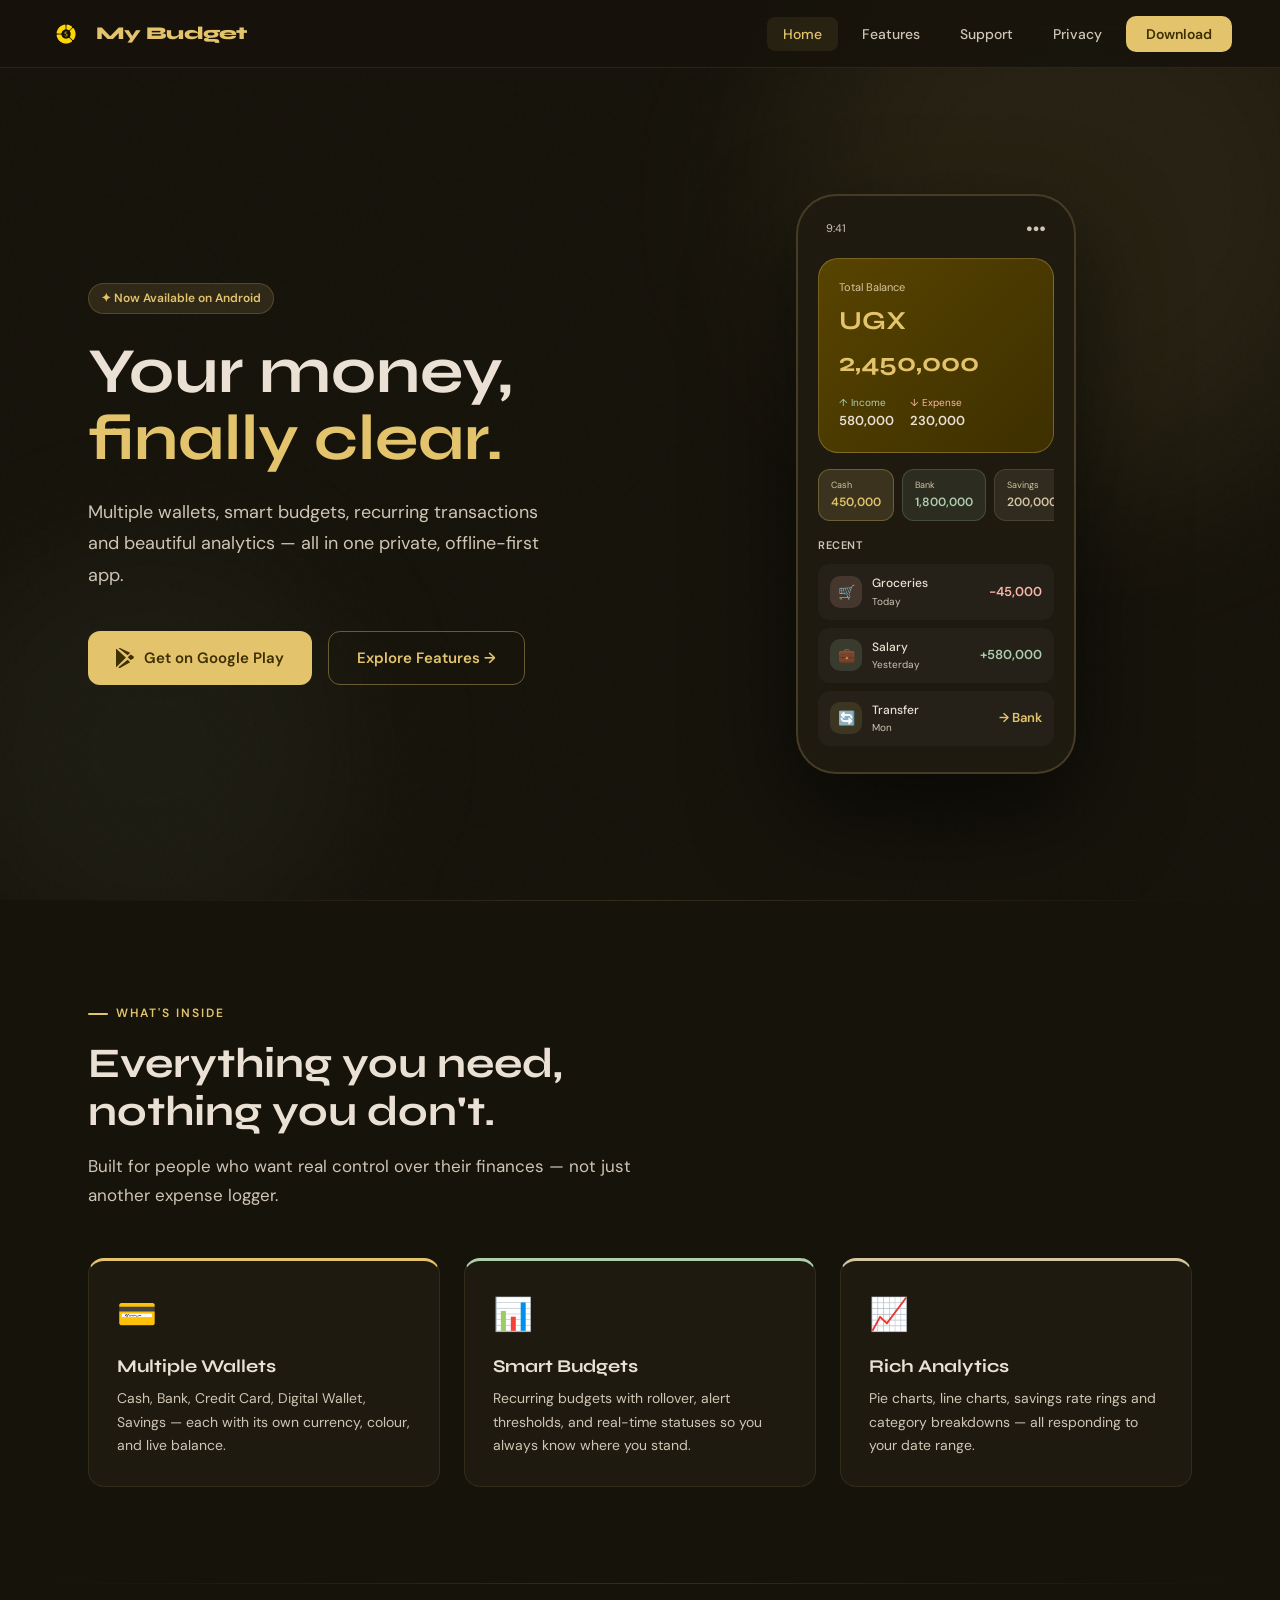
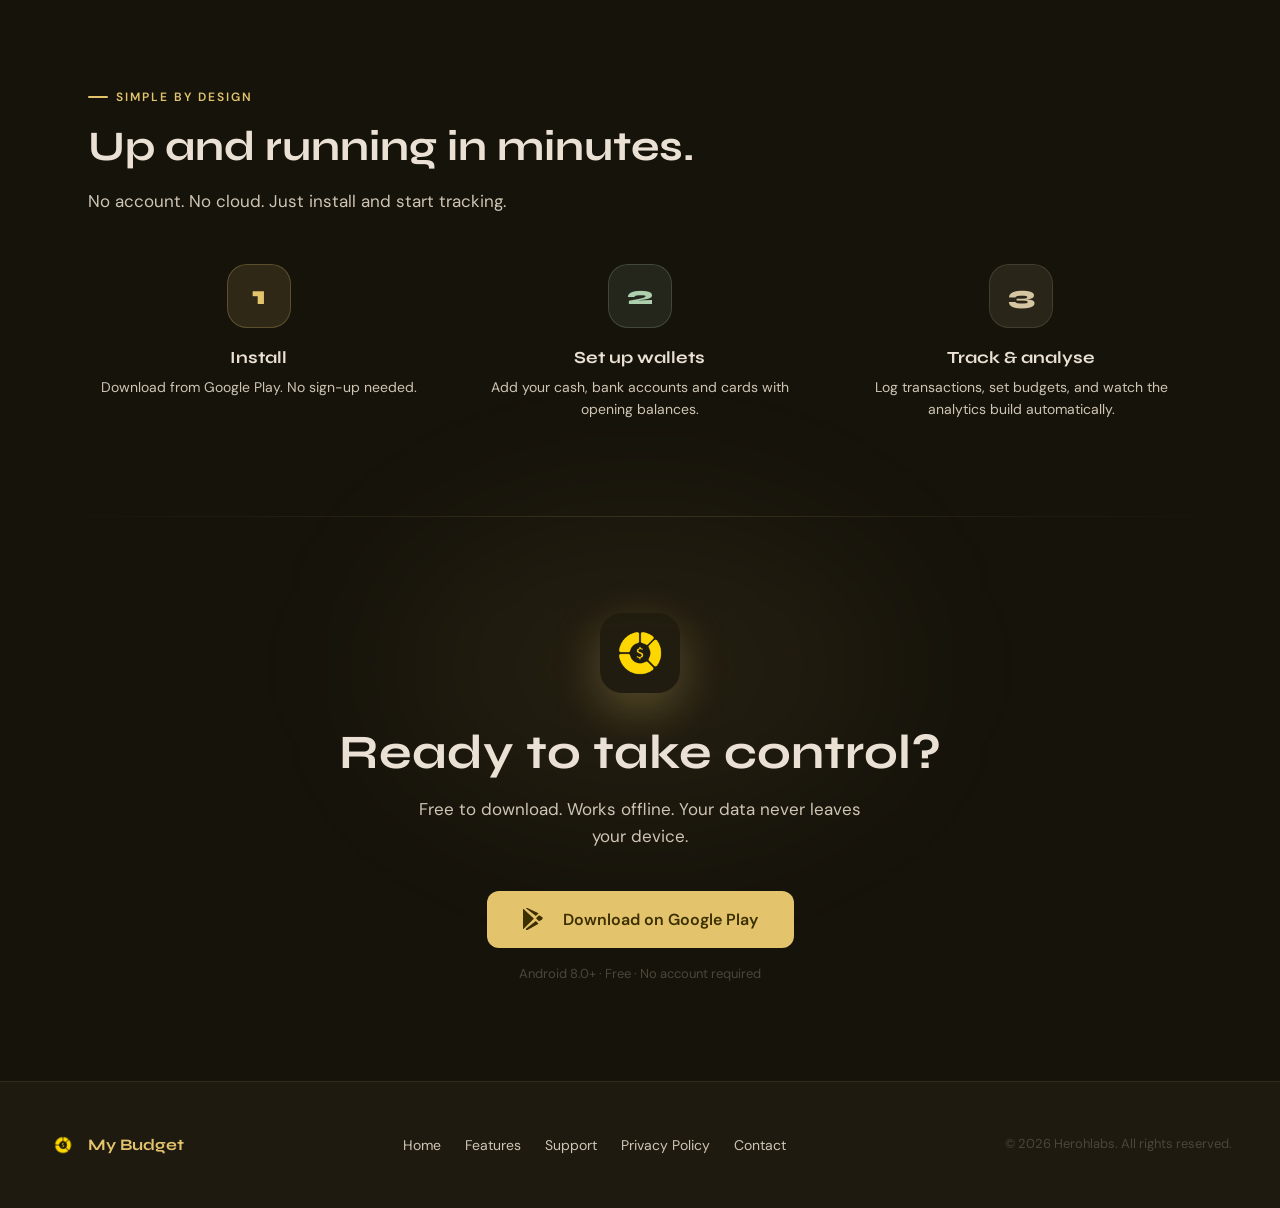
==== index.html @ f4169ef9 "- Initial Commit" ====
<!DOCTYPE html>
<html lang="en">
<head>
  <meta charset="UTF-8"/>
  <meta name="viewport" content="width=device-width, initial-scale=1.0"/>
  <title>My Budget — Smart Personal Finance</title>
  <meta name="description" content="Track expenses, manage wallets, plan budgets and understand your spending with My Budget for Android."/>
  <link rel="stylesheet" href="shared.css"/>
</head>
<body>
<nav id="navbar">
  <a href="index.html" class="nav-logo">
    <img src="ic_launcher_monochrome.png" alt="My Budget Logo">
    <span>My Budget</span>
  </a>
  <ul class="nav-links">
    <li><a href="index.html" id="nav-home">Home</a></li>
    <li><a href="features.html" id="nav-features">Features</a></li>
    <li><a href="support.html" id="nav-support">Support</a></li>
    <li><a href="privacy.html" id="nav-privacy">Privacy</a></li>
    <li><a href="#download" class="nav-cta">Download</a></li>
  </ul>
</nav>


<section style="min-height:100vh;display:flex;align-items:center;position:relative;overflow:hidden;padding-top:68px;">
  <div class="glow" style="width:600px;height:600px;background:rgba(227,196,109,0.08);top:-100px;right:-100px;"></div>
  <div class="glow" style="width:400px;height:400px;background:rgba(173,207,174,0.05);bottom:-50px;left:-50px;"></div>
  <div style="max-width:1200px;margin:0 auto;padding:96px 48px;display:grid;grid-template-columns:1fr 1fr;gap:80px;align-items:center;width:100%;">
    <div class="reveal">
      <div class="chip" style="margin-bottom:24px;">&#10022; Now Available on Android</div>
      <h1 style="font-size:clamp(38px,5vw,64px);margin-bottom:24px;line-height:1.05;">
        Your money,<br/><span style="color:var(--primary);">finally clear.</span>
      </h1>
      <p style="font-size:18px;color:var(--on-surface-variant);max-width:480px;margin-bottom:40px;line-height:1.75;">
        Multiple wallets, smart budgets, recurring transactions and beautiful analytics — all in one private, offline-first app.
      </p>
      <div style="display:flex;gap:16px;flex-wrap:wrap;">
        <a href="#download" class="btn btn-primary">
          <svg width="20" height="20" viewBox="0 0 24 24" fill="currentColor"><path d="M3.18 23.76A1.5 1.5 0 0 0 4.5 24c.28 0 .57-.07.83-.22l11.65-6.6-2.96-2.96-10.84 8.54zM.23 1.01A1.5 1.5 0 0 0 0 1.75v20.5c0 .27.06.52.17.74l.09.13 11.5-11.5v-.27L.32.88l-.09.13zM20.47 9.65l-3.03-1.72-3.28 3.28 3.28 3.28 3.05-1.73a1.75 1.75 0 0 0 0-3.11zM3.18.24l10.84 8.55 2.96-2.96L5.33.23A1.5 1.5 0 0 0 3.18.24z"/></svg>
          Get on Google Play
        </a>
        <a href="features.html" class="btn btn-outline">Explore Features &#8594;</a>
      </div>
    </div>
    <div class="reveal" style="display:flex;justify-content:center;align-items:center;position:relative;">
      <div style="width:280px;height:580px;background:var(--surface);border:2px solid rgba(227,196,109,0.2);border-radius:40px;padding:20px;position:relative;box-shadow:0 40px 100px rgba(0,0,0,0.6);">
        <div style="display:flex;justify-content:space-between;padding:4px 8px;margin-bottom:16px;">
          <span style="font-size:11px;color:var(--on-surface-variant);">9:41</span>
          <span style="font-size:11px;color:var(--on-surface-variant);">&#9679;&#9679;&#9679;</span>
        </div>
        <div style="background:linear-gradient(135deg,#584400,#3D2F00);border-radius:20px;padding:20px;margin-bottom:16px;border:1px solid rgba(227,196,109,0.3);">
          <div style="font-size:11px;color:var(--secondary);margin-bottom:4px;">Total Balance</div>
          <div style="font-size:26px;font-family:'Syne',sans-serif;font-weight:700;color:var(--primary);">UGX 2,450,000</div>
          <div style="display:flex;gap:16px;margin-top:12px;">
            <div><div style="font-size:10px;color:var(--tertiary);">&#8593; Income</div><div style="font-size:13px;color:var(--on-bg);font-weight:600;">580,000</div></div>
            <div><div style="font-size:10px;color:var(--error);">&#8595; Expense</div><div style="font-size:13px;color:var(--on-bg);font-weight:600;">230,000</div></div>
          </div>
        </div>
        <div style="display:flex;gap:8px;margin-bottom:16px;overflow:hidden;">
          <div style="background:rgba(227,196,109,0.15);border:1px solid rgba(227,196,109,0.3);border-radius:12px;padding:8px 12px;flex-shrink:0;"><div style="font-size:9px;color:var(--secondary);">Cash</div><div style="font-size:12px;color:var(--primary);font-weight:600;">450,000</div></div>
          <div style="background:rgba(173,207,174,0.1);border:1px solid rgba(173,207,174,0.2);border-radius:12px;padding:8px 12px;flex-shrink:0;"><div style="font-size:9px;color:var(--secondary);">Bank</div><div style="font-size:12px;color:var(--tertiary);font-weight:600;">1,800,000</div></div>
          <div style="background:rgba(213,197,161,0.1);border:1px solid rgba(213,197,161,0.15);border-radius:12px;padding:8px 12px;flex-shrink:0;"><div style="font-size:9px;color:var(--secondary);">Savings</div><div style="font-size:12px;color:var(--secondary);font-weight:600;">200,000</div></div>
        </div>
        <div style="font-size:11px;color:var(--on-surface-variant);margin-bottom:10px;font-weight:600;letter-spacing:0.5px;">RECENT</div>
        <div style="display:flex;flex-direction:column;gap:8px;">
          <div style="display:flex;justify-content:space-between;align-items:center;padding:10px 12px;background:var(--surface-2);border-radius:12px;"><div style="display:flex;gap:10px;align-items:center;"><div style="width:32px;height:32px;background:rgba(255,180,171,0.15);border-radius:10px;display:flex;align-items:center;justify-content:center;font-size:14px;">&#128722;</div><div><div style="font-size:12px;color:var(--on-bg);font-weight:500;">Groceries</div><div style="font-size:10px;color:var(--on-surface-variant);">Today</div></div></div><div style="font-size:13px;color:var(--error);font-weight:600;">-45,000</div></div>
          <div style="display:flex;justify-content:space-between;align-items:center;padding:10px 12px;background:var(--surface-2);border-radius:12px;"><div style="display:flex;gap:10px;align-items:center;"><div style="width:32px;height:32px;background:rgba(173,207,174,0.15);border-radius:10px;display:flex;align-items:center;justify-content:center;font-size:14px;">&#128188;</div><div><div style="font-size:12px;color:var(--on-bg);font-weight:500;">Salary</div><div style="font-size:10px;color:var(--on-surface-variant);">Yesterday</div></div></div><div style="font-size:13px;color:var(--tertiary);font-weight:600;">+580,000</div></div>
          <div style="display:flex;justify-content:space-between;align-items:center;padding:10px 12px;background:var(--surface-2);border-radius:12px;"><div style="display:flex;gap:10px;align-items:center;"><div style="width:32px;height:32px;background:rgba(227,196,109,0.12);border-radius:10px;display:flex;align-items:center;justify-content:center;font-size:14px;">&#128260;</div><div><div style="font-size:12px;color:var(--on-bg);font-weight:500;">Transfer</div><div style="font-size:10px;color:var(--on-surface-variant);">Mon</div></div></div><div style="font-size:13px;color:var(--primary);font-weight:600;">&#8594; Bank</div></div>
        </div>
      </div>
    </div>
  </div>
</section>

<div class="divider"></div>

<section class="section">
  <div class="section-label">What's inside</div>
  <h2 class="section-title">Everything you need,<br/>nothing you don't.</h2>
  <p class="section-sub">Built for people who want real control over their finances — not just another expense logger.</p>
  <div style="display:grid;grid-template-columns:repeat(auto-fit,minmax(280px,1fr));gap:24px;" class="reveal">
    <div class="card" style="border-top:3px solid var(--primary);"><div style="font-size:32px;margin-bottom:16px;">&#128179;</div><h3 style="font-size:18px;margin-bottom:10px;color:var(--on-bg);">Multiple Wallets</h3><p style="color:var(--on-surface-variant);font-size:14px;line-height:1.7;">Cash, Bank, Credit Card, Digital Wallet, Savings &#8212; each with its own currency, colour, and live balance.</p></div>
    <div class="card" style="border-top:3px solid var(--tertiary);"><div style="font-size:32px;margin-bottom:16px;">&#128202;</div><h3 style="font-size:18px;margin-bottom:10px;color:var(--on-bg);">Smart Budgets</h3><p style="color:var(--on-surface-variant);font-size:14px;line-height:1.7;">Recurring budgets with rollover, alert thresholds, and real-time statuses so you always know where you stand.</p></div>
    <div class="card" style="border-top:3px solid var(--secondary);"><div style="font-size:32px;margin-bottom:16px;">&#128200;</div><h3 style="font-size:18px;margin-bottom:10px;color:var(--on-bg);">Rich Analytics</h3><p style="color:var(--on-surface-variant);font-size:14px;line-height:1.7;">Pie charts, line charts, savings rate rings and category breakdowns &#8212; all responding to your date range.</p></div>
  </div>
</section>

<div class="divider"></div>

<section class="section">
  <div class="section-label">Simple by design</div>
  <h2 class="section-title">Up and running in minutes.</h2>
  <p class="section-sub">No account. No cloud. Just install and start tracking.</p>
  <div style="display:grid;grid-template-columns:repeat(auto-fit,minmax(200px,1fr));gap:40px;margin-top:16px;" class="reveal">
    <div style="text-align:center;"><div style="width:64px;height:64px;background:rgba(227,196,109,0.12);border:1px solid rgba(227,196,109,0.25);border-radius:20px;display:flex;align-items:center;justify-content:center;font-size:26px;margin:0 auto 20px;font-family:'Syne',sans-serif;font-weight:800;color:var(--primary);">1</div><h3 style="font-size:17px;margin-bottom:8px;color:var(--on-bg);font-family:'Syne',sans-serif;">Install</h3><p style="color:var(--on-surface-variant);font-size:14px;">Download from Google Play. No sign-up needed.</p></div>
    <div style="text-align:center;"><div style="width:64px;height:64px;background:rgba(173,207,174,0.1);border:1px solid rgba(173,207,174,0.2);border-radius:20px;display:flex;align-items:center;justify-content:center;font-size:26px;margin:0 auto 20px;font-family:'Syne',sans-serif;font-weight:800;color:var(--tertiary);">2</div><h3 style="font-size:17px;margin-bottom:8px;color:var(--on-bg);font-family:'Syne',sans-serif;">Set up wallets</h3><p style="color:var(--on-surface-variant);font-size:14px;">Add your cash, bank accounts and cards with opening balances.</p></div>
    <div style="text-align:center;"><div style="width:64px;height:64px;background:rgba(213,197,161,0.1);border:1px solid rgba(213,197,161,0.15);border-radius:20px;display:flex;align-items:center;justify-content:center;font-size:26px;margin:0 auto 20px;font-family:'Syne',sans-serif;font-weight:800;color:var(--secondary);">3</div><h3 style="font-size:17px;margin-bottom:8px;color:var(--on-bg);font-family:'Syne',sans-serif;">Track &amp; analyse</h3><p style="color:var(--on-surface-variant);font-size:14px;">Log transactions, set budgets, and watch the analytics build automatically.</p></div>
  </div>
</section>

<div class="divider"></div>

<section id="download" class="section" style="text-align:center;">
  <div class="glow" style="width:500px;height:300px;background:rgba(227,196,109,0.06);top:0;left:50%;transform:translateX(-50%);"></div>
  <div class="reveal" style="position:relative;z-index:1;">
    <img src="ic_launcher_monochrome.png" alt="My Budget" style="width:80px;height:80px;border-radius:22px;margin-bottom:24px;box-shadow:0 16px 48px rgba(227,196,109,0.3);">
    <h2 style="font-size:clamp(28px,4vw,48px);margin-bottom:16px;">Ready to take control?</h2>
    <p style="color:var(--on-surface-variant);font-size:17px;max-width:480px;margin:0 auto 40px;">Free to download. Works offline. Your data never leaves your device.</p>
    <a href="#" class="btn btn-primary" style="font-size:16px;padding:16px 36px;display:inline-flex;">
      <svg width="22" height="22" viewBox="0 0 24 24" fill="currentColor" style="margin-right:10px;"><path d="M3.18 23.76A1.5 1.5 0 0 0 4.5 24c.28 0 .57-.07.83-.22l11.65-6.6-2.96-2.96-10.84 8.54zM.23 1.01A1.5 1.5 0 0 0 0 1.75v20.5c0 .27.06.52.17.74l.09.13 11.5-11.5v-.27L.32.88l-.09.13zM20.47 9.65l-3.03-1.72-3.28 3.28 3.28 3.28 3.05-1.73a1.75 1.75 0 0 0 0-3.11zM3.18.24l10.84 8.55 2.96-2.96L5.33.23A1.5 1.5 0 0 0 3.18.24z"/></svg>
      Download on Google Play
    </a>
    <p style="margin-top:16px;font-size:13px;color:var(--surface-variant);">Android 8.0+ &middot; Free &middot; No account required</p>
  </div>
</section>

<footer>
  <div class="footer-inner">
    <a href="index.html" class="footer-logo">
      <img src="ic_launcher_monochrome.png" alt="My Budget"/>
      <span>My Budget</span>
    </a>
    <ul class="footer-links">
      <li><a href="index.html">Home</a></li>
      <li><a href="features.html">Features</a></li>
      <li><a href="support.html">Support</a></li>
      <li><a href="privacy.html">Privacy Policy</a></li>
      <li><a href="mailto:herohlabs@gmail.com">Contact</a></li>
    </ul>
    <p class="footer-copy">&copy; 2026 Herohlabs. All rights reserved.</p>
  </div>
</footer>

<script>
  const observer = new IntersectionObserver((entries) => {
    entries.forEach(e => { if (e.isIntersecting) e.target.classList.add('visible'); });
  }, { threshold: 0.1 });
  document.querySelectorAll('.reveal').forEach(el => observer.observe(el));
  document.getElementById('nav-home').classList.add('active');
</script>
</body>
</html>
---- shared.css ----
@import url('https://fonts.googleapis.com/css2?family=Syne:wght@400;500;600;700;800&family=DM+Sans:ital,opsz,wght@0,9..40,300;0,9..40,400;0,9..40,500;1,9..40,300&display=swap');

:root {
  --primary: #E3C46D;
  --primary-dark: #584400;
  --primary-light: #FFE08B;
  --on-primary: #3D2F00;
  --secondary: #D5C5A1;
  --secondary-container: #50462A;
  --on-secondary: #F2E1BB;
  --tertiary: #ADCFAE;
  --tertiary-container: #304D34;
  --on-tertiary: #C8ECC9;
  --error: #FFB4AB;
  --bg: #16130B;
  --surface: #1E1A10;
  --surface-2: #252118;
  --surface-variant: #4C4639;
  --on-bg: #EAE1D4;
  --on-surface: #EAE1D4;
  --on-surface-variant: #CFC5B4;
  --income: #ADCFAE;
  --expense: #FFB4AB;
  --radius: 16px;
  --radius-sm: 8px;
  --radius-lg: 24px;
}

*, *::before, *::after { box-sizing: border-box; margin: 0; padding: 0; }

html { scroll-behavior: smooth; }

body {
  font-family: 'DM Sans', sans-serif;
  background: var(--bg);
  color: var(--on-bg);
  line-height: 1.6;
  overflow-x: hidden;
}

/* ── NOISE TEXTURE OVERLAY ── */
body::before {
  content: '';
  position: fixed;
  inset: 0;
  background-image: url("data:image/svg+xml,%3Csvg viewBox='0 0 256 256' xmlns='http://www.w3.org/2000/svg'%3E%3Cfilter id='noise'%3E%3CfeTurbulence type='fractalNoise' baseFrequency='0.9' numOctaves='4' stitchTiles='stitch'/%3E%3C/filter%3E%3Crect width='100%25' height='100%25' filter='url(%23noise)' opacity='0.04'/%3E%3C/svg%3E");
  pointer-events: none;
  z-index: 0;
  opacity: 0.4;
}

/* ── TYPOGRAPHY ── */
h1, h2, h3, h4, h5 {
  font-family: 'Syne', sans-serif;
  font-weight: 700;
  line-height: 1.15;
}

/* ── NAV ── */
nav {
  position: fixed;
  top: 0; left: 0; right: 0;
  z-index: 100;
  padding: 0 48px;
  height: 68px;
  display: flex;
  align-items: center;
  justify-content: space-between;
  background: rgba(22, 19, 11, 0.82);
  backdrop-filter: blur(18px);
  -webkit-backdrop-filter: blur(18px);
  border-bottom: 1px solid rgba(227, 196, 109, 0.1);
  transition: all 0.3s ease;
}

.nav-logo {
  display: flex;
  align-items: center;
  gap: 12px;
  text-decoration: none;
}

.nav-logo img {
  width: 36px;
  height: 36px;
  border-radius: 10px;
}

.nav-logo span {
  font-family: 'Syne', sans-serif;
  font-weight: 800;
  font-size: 18px;
  color: var(--primary);
  letter-spacing: -0.5px;
}

.nav-links {
  display: flex;
  align-items: center;
  gap: 8px;
  list-style: none;
}

.nav-links a {
  color: var(--on-surface-variant);
  text-decoration: none;
  font-size: 14px;
  font-weight: 500;
  padding: 8px 16px;
  border-radius: 8px;
  transition: all 0.2s ease;
}

.nav-links a:hover, .nav-links a.active {
  color: var(--primary);
  background: rgba(227, 196, 109, 0.08);
}

.nav-cta {
  background: var(--primary) !important;
  color: var(--on-primary) !important;
  font-weight: 600 !important;
  padding: 9px 20px !important;
  border-radius: 10px !important;
}

.nav-cta:hover {
  background: var(--primary-light) !important;
  transform: translateY(-1px);
  box-shadow: 0 4px 20px rgba(227, 196, 109, 0.3);
}

/* ── BUTTONS ── */
.btn {
  display: inline-flex;
  align-items: center;
  gap: 8px;
  padding: 14px 28px;
  border-radius: 12px;
  font-family: 'DM Sans', sans-serif;
  font-weight: 600;
  font-size: 15px;
  text-decoration: none;
  cursor: pointer;
  border: none;
  transition: all 0.25s ease;
}

.btn-primary {
  background: var(--primary);
  color: var(--on-primary);
}

.btn-primary:hover {
  background: var(--primary-light);
  transform: translateY(-2px);
  box-shadow: 0 8px 32px rgba(227, 196, 109, 0.35);
}

.btn-outline {
  background: transparent;
  color: var(--primary);
  border: 1.5px solid rgba(227, 196, 109, 0.4);
}

.btn-outline:hover {
  background: rgba(227, 196, 109, 0.08);
  border-color: var(--primary);
  transform: translateY(-2px);
}

/* ── CARDS ── */
.card {
  background: var(--surface);
  border: 1px solid rgba(227, 196, 109, 0.1);
  border-radius: var(--radius);
  padding: 28px;
  transition: all 0.3s ease;
}

.card:hover {
  border-color: rgba(227, 196, 109, 0.25);
  transform: translateY(-4px);
  box-shadow: 0 16px 48px rgba(0,0,0,0.4);
}

/* ── SECTION ── */
.section {
  position: relative;
  z-index: 1;
  padding: 96px 48px;
  max-width: 1200px;
  margin: 0 auto;
}

.section-label {
  display: inline-flex;
  align-items: center;
  gap: 8px;
  font-size: 12px;
  font-weight: 600;
  letter-spacing: 2px;
  text-transform: uppercase;
  color: var(--primary);
  margin-bottom: 16px;
}

.section-label::before {
  content: '';
  width: 20px;
  height: 2px;
  background: var(--primary);
  border-radius: 2px;
}

.section-title {
  font-size: clamp(28px, 4vw, 42px);
  color: var(--on-bg);
  margin-bottom: 16px;
}

.section-sub {
  font-size: 17px;
  color: var(--on-surface-variant);
  max-width: 560px;
  line-height: 1.7;
  margin-bottom: 48px;
}

/* ── CHIP ── */
.chip {
  display: inline-flex;
  align-items: center;
  gap: 6px;
  padding: 5px 12px;
  border-radius: 100px;
  font-size: 12px;
  font-weight: 600;
  background: rgba(227, 196, 109, 0.12);
  color: var(--primary);
  border: 1px solid rgba(227, 196, 109, 0.2);
}

/* ── FOOTER ── */
footer {
  position: relative;
  z-index: 1;
  background: var(--surface);
  border-top: 1px solid rgba(227, 196, 109, 0.1);
  padding: 48px;
}

.footer-inner {
  max-width: 1200px;
  margin: 0 auto;
  display: flex;
  align-items: center;
  justify-content: space-between;
  flex-wrap: wrap;
  gap: 24px;
}

.footer-logo {
  display: flex;
  align-items: center;
  gap: 10px;
  text-decoration: none;
}

.footer-logo img { width: 30px; height: 30px; border-radius: 8px; }

.footer-logo span {
  font-family: 'Syne', sans-serif;
  font-weight: 700;
  font-size: 16px;
  color: var(--primary);
}

.footer-links {
  display: flex;
  gap: 24px;
  list-style: none;
  flex-wrap: wrap;
}

.footer-links a {
  color: var(--on-surface-variant);
  text-decoration: none;
  font-size: 14px;
  transition: color 0.2s;
}

.footer-links a:hover { color: var(--primary); }

.footer-copy {
  font-size: 13px;
  color: var(--surface-variant);
}

/* ── DIVIDER ── */
.divider {
  height: 1px;
  background: linear-gradient(90deg, transparent, rgba(227,196,109,0.15), transparent);
  margin: 0 48px;
}

/* ── GLOW ── */
.glow {
  position: absolute;
  border-radius: 50%;
  filter: blur(80px);
  pointer-events: none;
  z-index: 0;
}

/* ── SCROLL REVEAL ── */
.reveal {
  opacity: 0;
  transform: translateY(28px);
  transition: opacity 0.6s ease, transform 0.6s ease;
}

.reveal.visible {
  opacity: 1;
  transform: translateY(0);
}

/* ── MOBILE ── */
@media (max-width: 768px) {
  nav { padding: 0 20px; }
  .section { padding: 64px 20px; }
  .footer-inner { flex-direction: column; align-items: flex-start; }
  .nav-links { display: none; }
}
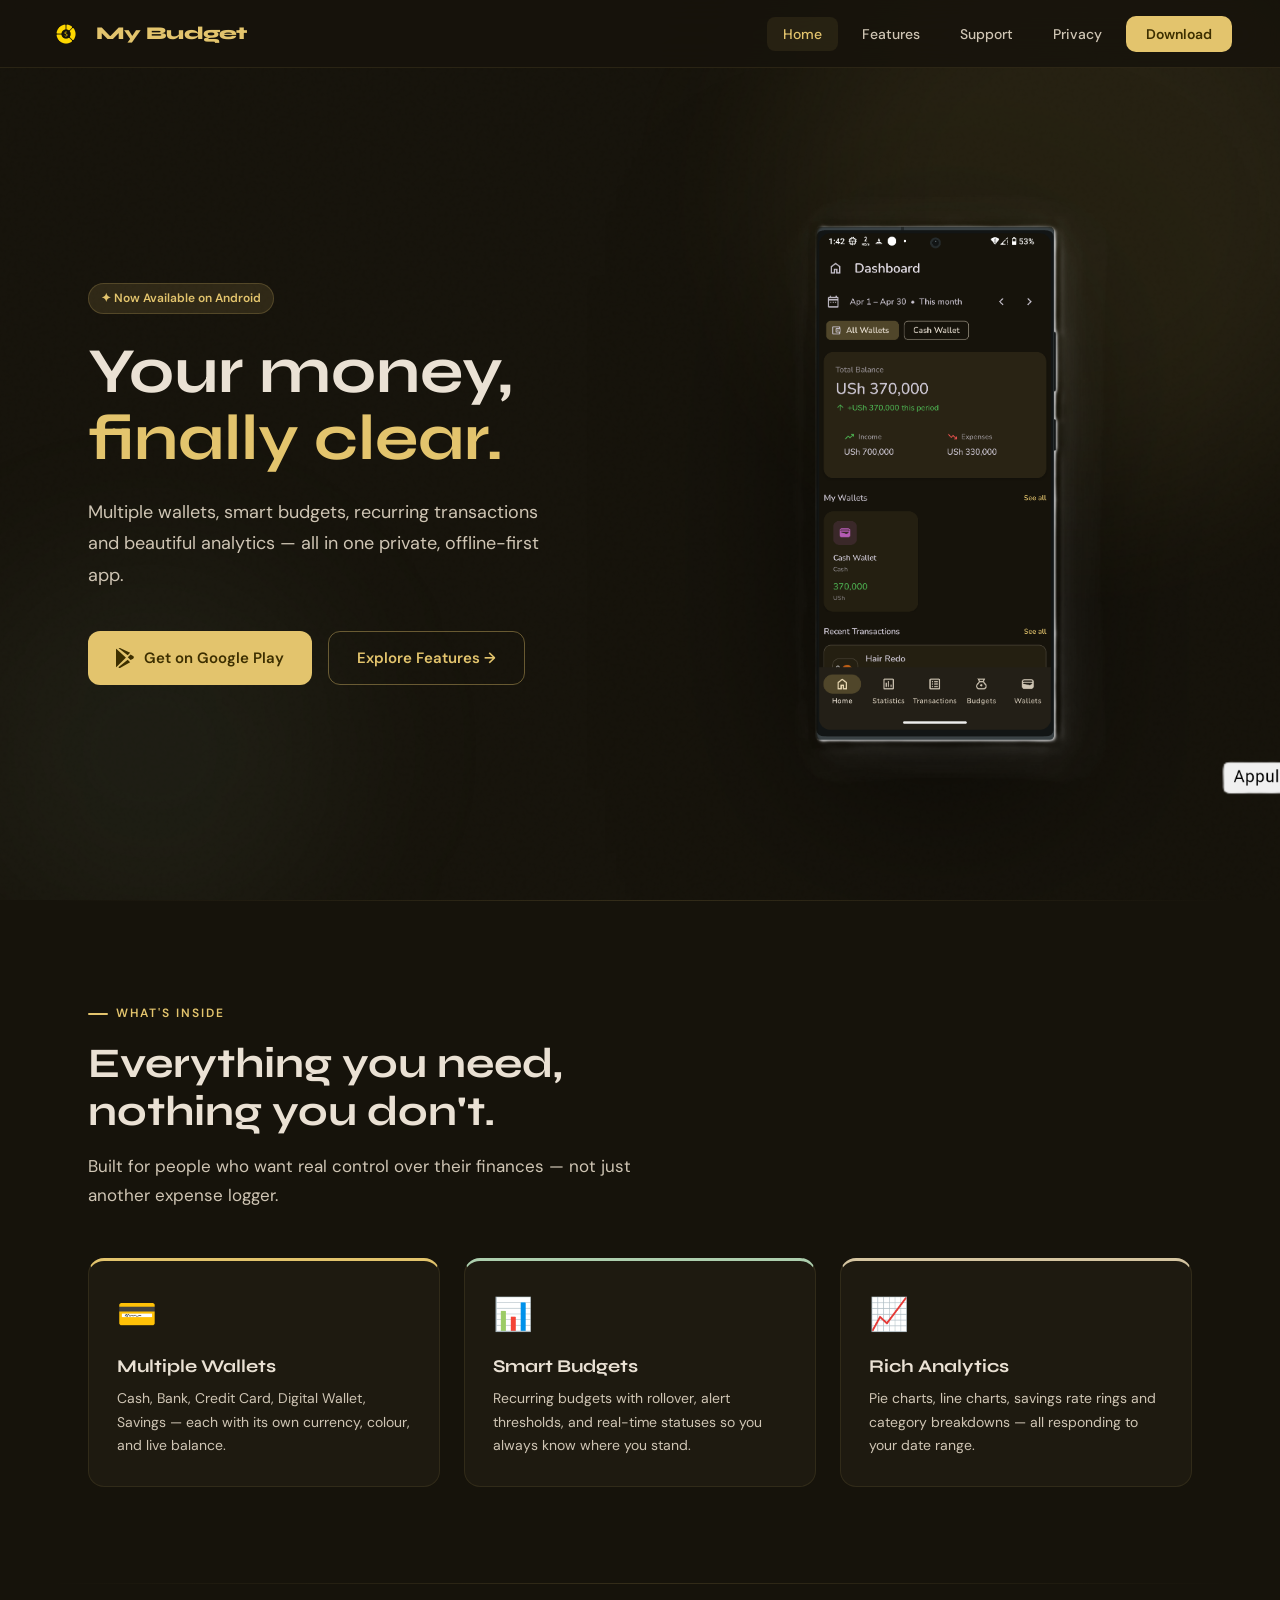
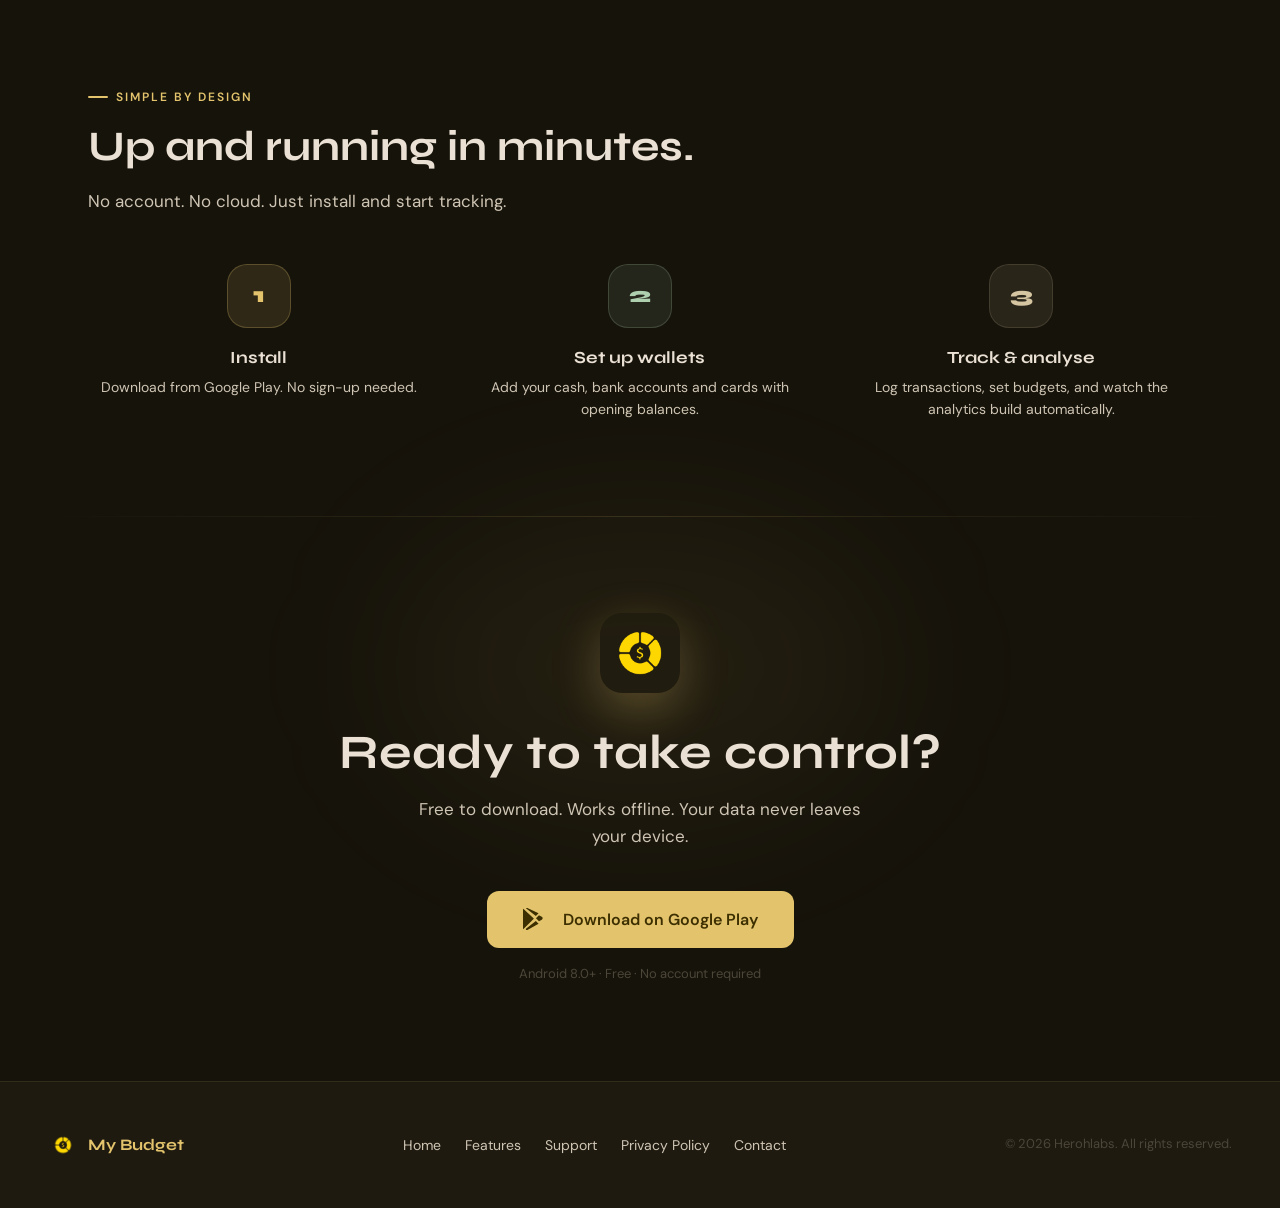
==== commit 7355237c: "delete 1 file and update 1 file" ====
--- a/index.html
+++ b/index.html
@@ -1,143 +1,193 @@
 <!DOCTYPE html>
 <html lang="en">
+
 <head>
-  <meta charset="UTF-8"/>
-  <meta name="viewport" content="width=device-width, initial-scale=1.0"/>
-  <title>My Budget — Smart Personal Finance</title>
-  <meta name="description" content="Track expenses, manage wallets, plan budgets and understand your spending with My Budget for Android."/>
-  <link rel="stylesheet" href="shared.css"/>
+    <meta charset="UTF-8" />
+    <meta name="viewport" content="width=device-width, initial-scale=1.0" />
+    <title>My Budget — Smart Personal Finance</title>
+    <meta name="description"
+        content="Track expenses, manage wallets, plan budgets and understand your spending with My Budget for Android." />
+    <link rel="stylesheet" href="shared.css" />
 </head>
+
 <body>
-<nav id="navbar">
-  <a href="index.html" class="nav-logo">
-    <img src="ic_launcher_monochrome.png" alt="My Budget Logo">
-    <span>My Budget</span>
-  </a>
-  <ul class="nav-links">
-    <li><a href="index.html" id="nav-home">Home</a></li>
-    <li><a href="features.html" id="nav-features">Features</a></li>
-    <li><a href="support.html" id="nav-support">Support</a></li>
-    <li><a href="privacy.html" id="nav-privacy">Privacy</a></li>
-    <li><a href="#download" class="nav-cta">Download</a></li>
-  </ul>
-</nav>
+    <nav id="navbar">
+        <a href="index.html" class="nav-logo">
+            <img src="logo.png" alt="My Budget Logo">
+            <span>My Budget</span>
+        </a>
+        <ul class="nav-links">
+            <li><a href="index.html" id="nav-home">Home</a></li>
+            <li><a href="features.html" id="nav-features">Features</a></li>
+            <li><a href="support.html" id="nav-support">Support</a></li>
+            <li><a href="privacy.html" id="nav-privacy">Privacy</a></li>
+            <li><a href="#download" class="nav-cta">Download</a></li>
+        </ul>
+    </nav>
 
 
-<section style="min-height:100vh;display:flex;align-items:center;position:relative;overflow:hidden;padding-top:68px;">
-  <div class="glow" style="width:600px;height:600px;background:rgba(227,196,109,0.08);top:-100px;right:-100px;"></div>
-  <div class="glow" style="width:400px;height:400px;background:rgba(173,207,174,0.05);bottom:-50px;left:-50px;"></div>
-  <div style="max-width:1200px;margin:0 auto;padding:96px 48px;display:grid;grid-template-columns:1fr 1fr;gap:80px;align-items:center;width:100%;">
-    <div class="reveal">
-      <div class="chip" style="margin-bottom:24px;">&#10022; Now Available on Android</div>
-      <h1 style="font-size:clamp(38px,5vw,64px);margin-bottom:24px;line-height:1.05;">
-        Your money,<br/><span style="color:var(--primary);">finally clear.</span>
-      </h1>
-      <p style="font-size:18px;color:var(--on-surface-variant);max-width:480px;margin-bottom:40px;line-height:1.75;">
-        Multiple wallets, smart budgets, recurring transactions and beautiful analytics — all in one private, offline-first app.
-      </p>
-      <div style="display:flex;gap:16px;flex-wrap:wrap;">
-        <a href="#download" class="btn btn-primary">
-          <svg width="20" height="20" viewBox="0 0 24 24" fill="currentColor"><path d="M3.18 23.76A1.5 1.5 0 0 0 4.5 24c.28 0 .57-.07.83-.22l11.65-6.6-2.96-2.96-10.84 8.54zM.23 1.01A1.5 1.5 0 0 0 0 1.75v20.5c0 .27.06.52.17.74l.09.13 11.5-11.5v-.27L.32.88l-.09.13zM20.47 9.65l-3.03-1.72-3.28 3.28 3.28 3.28 3.05-1.73a1.75 1.75 0 0 0 0-3.11zM3.18.24l10.84 8.55 2.96-2.96L5.33.23A1.5 1.5 0 0 0 3.18.24z"/></svg>
-          Get on Google Play
-        </a>
-        <a href="features.html" class="btn btn-outline">Explore Features &#8594;</a>
-      </div>
-    </div>
-    <div class="reveal" style="display:flex;justify-content:center;align-items:center;position:relative;">
-      <div style="width:280px;height:580px;background:var(--surface);border:2px solid rgba(227,196,109,0.2);border-radius:40px;padding:20px;position:relative;box-shadow:0 40px 100px rgba(0,0,0,0.6);">
-        <div style="display:flex;justify-content:space-between;padding:4px 8px;margin-bottom:16px;">
-          <span style="font-size:11px;color:var(--on-surface-variant);">9:41</span>
-          <span style="font-size:11px;color:var(--on-surface-variant);">&#9679;&#9679;&#9679;</span>
+    <!-- ══ HERO ══ -->
+    <section
+        style="min-height:100vh;display:flex;align-items:center;position:relative;overflow:hidden;padding-top:68px;">
+        <div class="glow" style="width:600px;height:600px;background:rgba(227,196,109,0.08);top:-100px;right:-100px;">
         </div>
-        <div style="background:linear-gradient(135deg,#584400,#3D2F00);border-radius:20px;padding:20px;margin-bottom:16px;border:1px solid rgba(227,196,109,0.3);">
-          <div style="font-size:11px;color:var(--secondary);margin-bottom:4px;">Total Balance</div>
-          <div style="font-size:26px;font-family:'Syne',sans-serif;font-weight:700;color:var(--primary);">UGX 2,450,000</div>
-          <div style="display:flex;gap:16px;margin-top:12px;">
-            <div><div style="font-size:10px;color:var(--tertiary);">&#8593; Income</div><div style="font-size:13px;color:var(--on-bg);font-weight:600;">580,000</div></div>
-            <div><div style="font-size:10px;color:var(--error);">&#8595; Expense</div><div style="font-size:13px;color:var(--on-bg);font-weight:600;">230,000</div></div>
-          </div>
+        <div class="glow" style="width:400px;height:400px;background:rgba(173,207,174,0.05);bottom:-50px;left:-50px;">
         </div>
-        <div style="display:flex;gap:8px;margin-bottom:16px;overflow:hidden;">
-          <div style="background:rgba(227,196,109,0.15);border:1px solid rgba(227,196,109,0.3);border-radius:12px;padding:8px 12px;flex-shrink:0;"><div style="font-size:9px;color:var(--secondary);">Cash</div><div style="font-size:12px;color:var(--primary);font-weight:600;">450,000</div></div>
-          <div style="background:rgba(173,207,174,0.1);border:1px solid rgba(173,207,174,0.2);border-radius:12px;padding:8px 12px;flex-shrink:0;"><div style="font-size:9px;color:var(--secondary);">Bank</div><div style="font-size:12px;color:var(--tertiary);font-weight:600;">1,800,000</div></div>
-          <div style="background:rgba(213,197,161,0.1);border:1px solid rgba(213,197,161,0.15);border-radius:12px;padding:8px 12px;flex-shrink:0;"><div style="font-size:9px;color:var(--secondary);">Savings</div><div style="font-size:12px;color:var(--secondary);font-weight:600;">200,000</div></div>
+
+        <div
+            style="max-width:1200px;margin:0 auto;padding:96px 48px;display:grid;grid-template-columns:1fr 1fr;gap:80px;align-items:center;width:100%;">
+
+            <div class="reveal">
+                <div class="chip" style="margin-bottom:24px;">&#10022; Now Available on Android</div>
+                <h1 style="font-size:clamp(38px,5vw,64px);margin-bottom:24px;line-height:1.05;">
+                    Your money,<br /><span style="color:var(--primary);">finally clear.</span>
+                </h1>
+                <p
+                    style="font-size:18px;color:var(--on-surface-variant);max-width:480px;margin-bottom:40px;line-height:1.75;">
+                    Multiple wallets, smart budgets, recurring transactions and beautiful analytics &mdash; all in one
+                    private, offline-first app.
+                </p>
+                <div style="display:flex;gap:16px;flex-wrap:wrap;">
+                    <a href="#download" class="btn btn-primary">
+                        <svg width="20" height="20" viewBox="0 0 24 24" fill="currentColor">
+                            <path
+                                d="M3.18 23.76A1.5 1.5 0 0 0 4.5 24c.28 0 .57-.07.83-.22l11.65-6.6-2.96-2.96-10.84 8.54zM.23 1.01A1.5 1.5 0 0 0 0 1.75v20.5c0 .27.06.52.17.74l.09.13 11.5-11.5v-.27L.32.88l-.09.13zM20.47 9.65l-3.03-1.72-3.28 3.28 3.28 3.28 3.05-1.73a1.75 1.75 0 0 0 0-3.11zM3.18.24l10.84 8.55 2.96-2.96L5.33.23A1.5 1.5 0 0 0 3.18.24z" />
+                        </svg>
+                        Get on Google Play
+                    </a>
+                    <a href="features.html" class="btn btn-outline">Explore Features &#8594;</a>
+                </div>
+            </div>
+
+            <!-- APP SCREENSHOT -->
+            <div class="reveal" style="display:flex;justify-content:center;align-items:center;">
+                <img src="screenshot.png" alt="My Budget App Screenshot"
+                    style="max-width:100%;max-height:680px;object-fit:contain;filter:drop-shadow(0 32px 64px rgba(0,0,0,0.6)); scale: 1.5;" />
+            </div>
+
         </div>
-        <div style="font-size:11px;color:var(--on-surface-variant);margin-bottom:10px;font-weight:600;letter-spacing:0.5px;">RECENT</div>
-        <div style="display:flex;flex-direction:column;gap:8px;">
-          <div style="display:flex;justify-content:space-between;align-items:center;padding:10px 12px;background:var(--surface-2);border-radius:12px;"><div style="display:flex;gap:10px;align-items:center;"><div style="width:32px;height:32px;background:rgba(255,180,171,0.15);border-radius:10px;display:flex;align-items:center;justify-content:center;font-size:14px;">&#128722;</div><div><div style="font-size:12px;color:var(--on-bg);font-weight:500;">Groceries</div><div style="font-size:10px;color:var(--on-surface-variant);">Today</div></div></div><div style="font-size:13px;color:var(--error);font-weight:600;">-45,000</div></div>
-          <div style="display:flex;justify-content:space-between;align-items:center;padding:10px 12px;background:var(--surface-2);border-radius:12px;"><div style="display:flex;gap:10px;align-items:center;"><div style="width:32px;height:32px;background:rgba(173,207,174,0.15);border-radius:10px;display:flex;align-items:center;justify-content:center;font-size:14px;">&#128188;</div><div><div style="font-size:12px;color:var(--on-bg);font-weight:500;">Salary</div><div style="font-size:10px;color:var(--on-surface-variant);">Yesterday</div></div></div><div style="font-size:13px;color:var(--tertiary);font-weight:600;">+580,000</div></div>
-          <div style="display:flex;justify-content:space-between;align-items:center;padding:10px 12px;background:var(--surface-2);border-radius:12px;"><div style="display:flex;gap:10px;align-items:center;"><div style="width:32px;height:32px;background:rgba(227,196,109,0.12);border-radius:10px;display:flex;align-items:center;justify-content:center;font-size:14px;">&#128260;</div><div><div style="font-size:12px;color:var(--on-bg);font-weight:500;">Transfer</div><div style="font-size:10px;color:var(--on-surface-variant);">Mon</div></div></div><div style="font-size:13px;color:var(--primary);font-weight:600;">&#8594; Bank</div></div>
+    </section>
+
+    <div class="divider"></div>
+
+    <!-- ══ FEATURE HIGHLIGHTS ══ -->
+    <section class="section">
+        <div class="section-label">What's inside</div>
+        <h2 class="section-title">Everything you need,<br />nothing you don't.</h2>
+        <p class="section-sub">Built for people who want real control over their finances &mdash; not just another
+            expense logger.</p>
+
+        <div style="display:grid;grid-template-columns:repeat(auto-fit,minmax(280px,1fr));gap:24px;" class="reveal">
+            <div class="card" style="border-top:3px solid var(--primary);">
+                <div style="font-size:32px;margin-bottom:16px;">&#128179;</div>
+                <h3 style="font-size:18px;margin-bottom:10px;color:var(--on-bg);">Multiple Wallets</h3>
+                <p style="color:var(--on-surface-variant);font-size:14px;line-height:1.7;">Cash, Bank, Credit Card,
+                    Digital Wallet, Savings &mdash; each with its own currency, colour, and live balance.</p>
+            </div>
+            <div class="card" style="border-top:3px solid var(--tertiary);">
+                <div style="font-size:32px;margin-bottom:16px;">&#128202;</div>
+                <h3 style="font-size:18px;margin-bottom:10px;color:var(--on-bg);">Smart Budgets</h3>
+                <p style="color:var(--on-surface-variant);font-size:14px;line-height:1.7;">Recurring budgets with
+                    rollover, alert thresholds, and real-time statuses so you always know where you stand.</p>
+            </div>
+            <div class="card" style="border-top:3px solid var(--secondary);">
+                <div style="font-size:32px;margin-bottom:16px;">&#128200;</div>
+                <h3 style="font-size:18px;margin-bottom:10px;color:var(--on-bg);">Rich Analytics</h3>
+                <p style="color:var(--on-surface-variant);font-size:14px;line-height:1.7;">Pie charts, line charts,
+                    savings rate rings and category breakdowns &mdash; all responding to your date range.</p>
+            </div>
         </div>
-      </div>
-    </div>
-  </div>
-</section>
+    </section>
 
-<div class="divider"></div>
+    <div class="divider"></div>
 
-<section class="section">
-  <div class="section-label">What's inside</div>
-  <h2 class="section-title">Everything you need,<br/>nothing you don't.</h2>
-  <p class="section-sub">Built for people who want real control over their finances — not just another expense logger.</p>
-  <div style="display:grid;grid-template-columns:repeat(auto-fit,minmax(280px,1fr));gap:24px;" class="reveal">
-    <div class="card" style="border-top:3px solid var(--primary);"><div style="font-size:32px;margin-bottom:16px;">&#128179;</div><h3 style="font-size:18px;margin-bottom:10px;color:var(--on-bg);">Multiple Wallets</h3><p style="color:var(--on-surface-variant);font-size:14px;line-height:1.7;">Cash, Bank, Credit Card, Digital Wallet, Savings &#8212; each with its own currency, colour, and live balance.</p></div>
-    <div class="card" style="border-top:3px solid var(--tertiary);"><div style="font-size:32px;margin-bottom:16px;">&#128202;</div><h3 style="font-size:18px;margin-bottom:10px;color:var(--on-bg);">Smart Budgets</h3><p style="color:var(--on-surface-variant);font-size:14px;line-height:1.7;">Recurring budgets with rollover, alert thresholds, and real-time statuses so you always know where you stand.</p></div>
-    <div class="card" style="border-top:3px solid var(--secondary);"><div style="font-size:32px;margin-bottom:16px;">&#128200;</div><h3 style="font-size:18px;margin-bottom:10px;color:var(--on-bg);">Rich Analytics</h3><p style="color:var(--on-surface-variant);font-size:14px;line-height:1.7;">Pie charts, line charts, savings rate rings and category breakdowns &#8212; all responding to your date range.</p></div>
-  </div>
-</section>
+    <!-- ══ HOW IT WORKS ══ -->
+    <section class="section">
+        <div class="section-label">Simple by design</div>
+        <h2 class="section-title">Up and running in minutes.</h2>
+        <p class="section-sub">No account. No cloud. Just install and start tracking.</p>
 
-<div class="divider"></div>
+        <div style="display:grid;grid-template-columns:repeat(auto-fit,minmax(200px,1fr));gap:40px;margin-top:16px;"
+            class="reveal">
+            <div style="text-align:center;">
+                <div
+                    style="width:64px;height:64px;background:rgba(227,196,109,0.12);border:1px solid rgba(227,196,109,0.25);border-radius:20px;display:flex;align-items:center;justify-content:center;font-family:'Syne',sans-serif;font-weight:800;font-size:22px;color:var(--primary);margin:0 auto 20px;">
+                    1</div>
+                <h3 style="font-size:17px;margin-bottom:8px;color:var(--on-bg);font-family:'Syne',sans-serif;">Install
+                </h3>
+                <p style="color:var(--on-surface-variant);font-size:14px;">Download from Google Play. No sign-up needed.
+                </p>
+            </div>
+            <div style="text-align:center;">
+                <div
+                    style="width:64px;height:64px;background:rgba(173,207,174,0.1);border:1px solid rgba(173,207,174,0.2);border-radius:20px;display:flex;align-items:center;justify-content:center;font-family:'Syne',sans-serif;font-weight:800;font-size:22px;color:var(--tertiary);margin:0 auto 20px;">
+                    2</div>
+                <h3 style="font-size:17px;margin-bottom:8px;color:var(--on-bg);font-family:'Syne',sans-serif;">Set up
+                    wallets</h3>
+                <p style="color:var(--on-surface-variant);font-size:14px;">Add your cash, bank accounts and cards with
+                    opening balances.</p>
+            </div>
+            <div style="text-align:center;">
+                <div
+                    style="width:64px;height:64px;background:rgba(213,197,161,0.1);border:1px solid rgba(213,197,161,0.15);border-radius:20px;display:flex;align-items:center;justify-content:center;font-family:'Syne',sans-serif;font-weight:800;font-size:22px;color:var(--secondary);margin:0 auto 20px;">
+                    3</div>
+                <h3 style="font-size:17px;margin-bottom:8px;color:var(--on-bg);font-family:'Syne',sans-serif;">Track
+                    &amp; analyse</h3>
+                <p style="color:var(--on-surface-variant);font-size:14px;">Log transactions, set budgets, and watch the
+                    analytics build automatically.</p>
+            </div>
+        </div>
+    </section>
 
-<section class="section">
-  <div class="section-label">Simple by design</div>
-  <h2 class="section-title">Up and running in minutes.</h2>
-  <p class="section-sub">No account. No cloud. Just install and start tracking.</p>
-  <div style="display:grid;grid-template-columns:repeat(auto-fit,minmax(200px,1fr));gap:40px;margin-top:16px;" class="reveal">
-    <div style="text-align:center;"><div style="width:64px;height:64px;background:rgba(227,196,109,0.12);border:1px solid rgba(227,196,109,0.25);border-radius:20px;display:flex;align-items:center;justify-content:center;font-size:26px;margin:0 auto 20px;font-family:'Syne',sans-serif;font-weight:800;color:var(--primary);">1</div><h3 style="font-size:17px;margin-bottom:8px;color:var(--on-bg);font-family:'Syne',sans-serif;">Install</h3><p style="color:var(--on-surface-variant);font-size:14px;">Download from Google Play. No sign-up needed.</p></div>
-    <div style="text-align:center;"><div style="width:64px;height:64px;background:rgba(173,207,174,0.1);border:1px solid rgba(173,207,174,0.2);border-radius:20px;display:flex;align-items:center;justify-content:center;font-size:26px;margin:0 auto 20px;font-family:'Syne',sans-serif;font-weight:800;color:var(--tertiary);">2</div><h3 style="font-size:17px;margin-bottom:8px;color:var(--on-bg);font-family:'Syne',sans-serif;">Set up wallets</h3><p style="color:var(--on-surface-variant);font-size:14px;">Add your cash, bank accounts and cards with opening balances.</p></div>
-    <div style="text-align:center;"><div style="width:64px;height:64px;background:rgba(213,197,161,0.1);border:1px solid rgba(213,197,161,0.15);border-radius:20px;display:flex;align-items:center;justify-content:center;font-size:26px;margin:0 auto 20px;font-family:'Syne',sans-serif;font-weight:800;color:var(--secondary);">3</div><h3 style="font-size:17px;margin-bottom:8px;color:var(--on-bg);font-family:'Syne',sans-serif;">Track &amp; analyse</h3><p style="color:var(--on-surface-variant);font-size:14px;">Log transactions, set budgets, and watch the analytics build automatically.</p></div>
-  </div>
-</section>
+    <div class="divider"></div>
 
-<div class="divider"></div>
+    <!-- ══ DOWNLOAD CTA ══ -->
+    <section id="download" class="section" style="text-align:center;">
+        <div class="glow"
+            style="width:500px;height:300px;background:rgba(227,196,109,0.06);top:0;left:50%;transform:translateX(-50%);">
+        </div>
+        <div class="reveal" style="position:relative;z-index:1;">
+            <img src="logo.png" alt="My Budget"
+                style="width:80px;height:80px;border-radius:22px;margin-bottom:24px;box-shadow:0 16px 48px rgba(227,196,109,0.3);">
+            <h2 style="font-size:clamp(28px,4vw,48px);margin-bottom:16px;">Ready to take control?</h2>
+            <p style="color:var(--on-surface-variant);font-size:17px;max-width:480px;margin:0 auto 40px;">Free to
+                download. Works offline. Your data never leaves your device.</p>
+            <a href="#" class="btn btn-primary" style="font-size:16px;padding:16px 36px;display:inline-flex;">
+                <svg width="22" height="22" viewBox="0 0 24 24" fill="currentColor" style="margin-right:10px;">
+                    <path
+                        d="M3.18 23.76A1.5 1.5 0 0 0 4.5 24c.28 0 .57-.07.83-.22l11.65-6.6-2.96-2.96-10.84 8.54zM.23 1.01A1.5 1.5 0 0 0 0 1.75v20.5c0 .27.06.52.17.74l.09.13 11.5-11.5v-.27L.32.88l-.09.13zM20.47 9.65l-3.03-1.72-3.28 3.28 3.28 3.28 3.05-1.73a1.75 1.75 0 0 0 0-3.11zM3.18.24l10.84 8.55 2.96-2.96L5.33.23A1.5 1.5 0 0 0 3.18.24z" />
+                </svg>
+                Download on Google Play
+            </a>
+            <p style="margin-top:16px;font-size:13px;color:var(--surface-variant);">Android 8.0+ &middot; Free &middot;
+                No account required</p>
+        </div>
+    </section>
 
-<section id="download" class="section" style="text-align:center;">
-  <div class="glow" style="width:500px;height:300px;background:rgba(227,196,109,0.06);top:0;left:50%;transform:translateX(-50%);"></div>
-  <div class="reveal" style="position:relative;z-index:1;">
-    <img src="ic_launcher_monochrome.png" alt="My Budget" style="width:80px;height:80px;border-radius:22px;margin-bottom:24px;box-shadow:0 16px 48px rgba(227,196,109,0.3);">
-    <h2 style="font-size:clamp(28px,4vw,48px);margin-bottom:16px;">Ready to take control?</h2>
-    <p style="color:var(--on-surface-variant);font-size:17px;max-width:480px;margin:0 auto 40px;">Free to download. Works offline. Your data never leaves your device.</p>
-    <a href="#" class="btn btn-primary" style="font-size:16px;padding:16px 36px;display:inline-flex;">
-      <svg width="22" height="22" viewBox="0 0 24 24" fill="currentColor" style="margin-right:10px;"><path d="M3.18 23.76A1.5 1.5 0 0 0 4.5 24c.28 0 .57-.07.83-.22l11.65-6.6-2.96-2.96-10.84 8.54zM.23 1.01A1.5 1.5 0 0 0 0 1.75v20.5c0 .27.06.52.17.74l.09.13 11.5-11.5v-.27L.32.88l-.09.13zM20.47 9.65l-3.03-1.72-3.28 3.28 3.28 3.28 3.05-1.73a1.75 1.75 0 0 0 0-3.11zM3.18.24l10.84 8.55 2.96-2.96L5.33.23A1.5 1.5 0 0 0 3.18.24z"/></svg>
-      Download on Google Play
-    </a>
-    <p style="margin-top:16px;font-size:13px;color:var(--surface-variant);">Android 8.0+ &middot; Free &middot; No account required</p>
-  </div>
-</section>
+    <footer>
+        <div class="footer-inner">
+            <a href="index.html" class="footer-logo">
+                <img src="logo.png" alt="My Budget" />
+                <span>My Budget</span>
+            </a>
+            <ul class="footer-links">
+                <li><a href="index.html">Home</a></li>
+                <li><a href="features.html">Features</a></li>
+                <li><a href="support.html">Support</a></li>
+                <li><a href="privacy.html">Privacy Policy</a></li>
+                <li><a href="mailto:herohlabs@gmail.com">Contact</a></li>
+            </ul>
+            <p class="footer-copy">&copy; 2026 Herohlabs. All rights reserved.</p>
+        </div>
+    </footer>
 
-<footer>
-  <div class="footer-inner">
-    <a href="index.html" class="footer-logo">
-      <img src="ic_launcher_monochrome.png" alt="My Budget"/>
-      <span>My Budget</span>
-    </a>
-    <ul class="footer-links">
-      <li><a href="index.html">Home</a></li>
-      <li><a href="features.html">Features</a></li>
-      <li><a href="support.html">Support</a></li>
-      <li><a href="privacy.html">Privacy Policy</a></li>
-      <li><a href="mailto:herohlabs@gmail.com">Contact</a></li>
-    </ul>
-    <p class="footer-copy">&copy; 2026 Herohlabs. All rights reserved.</p>
-  </div>
-</footer>
+    <script>
+        const observer = new IntersectionObserver((entries) => {
+            entries.forEach(e => { if (e.isIntersecting) e.target.classList.add('visible'); });
+        }, { threshold: 0.1 });
+        document.querySelectorAll('.reveal').forEach(el => observer.observe(el));
+        document.getElementById('nav-home').classList.add('active');
+    </script>
+</body>
 
-<script>
-  const observer = new IntersectionObserver((entries) => {
-    entries.forEach(e => { if (e.isIntersecting) e.target.classList.add('visible'); });
-  }, { threshold: 0.1 });
-  document.querySelectorAll('.reveal').forEach(el => observer.observe(el));
-  document.getElementById('nav-home').classList.add('active');
-</script>
-</body>
 </html>
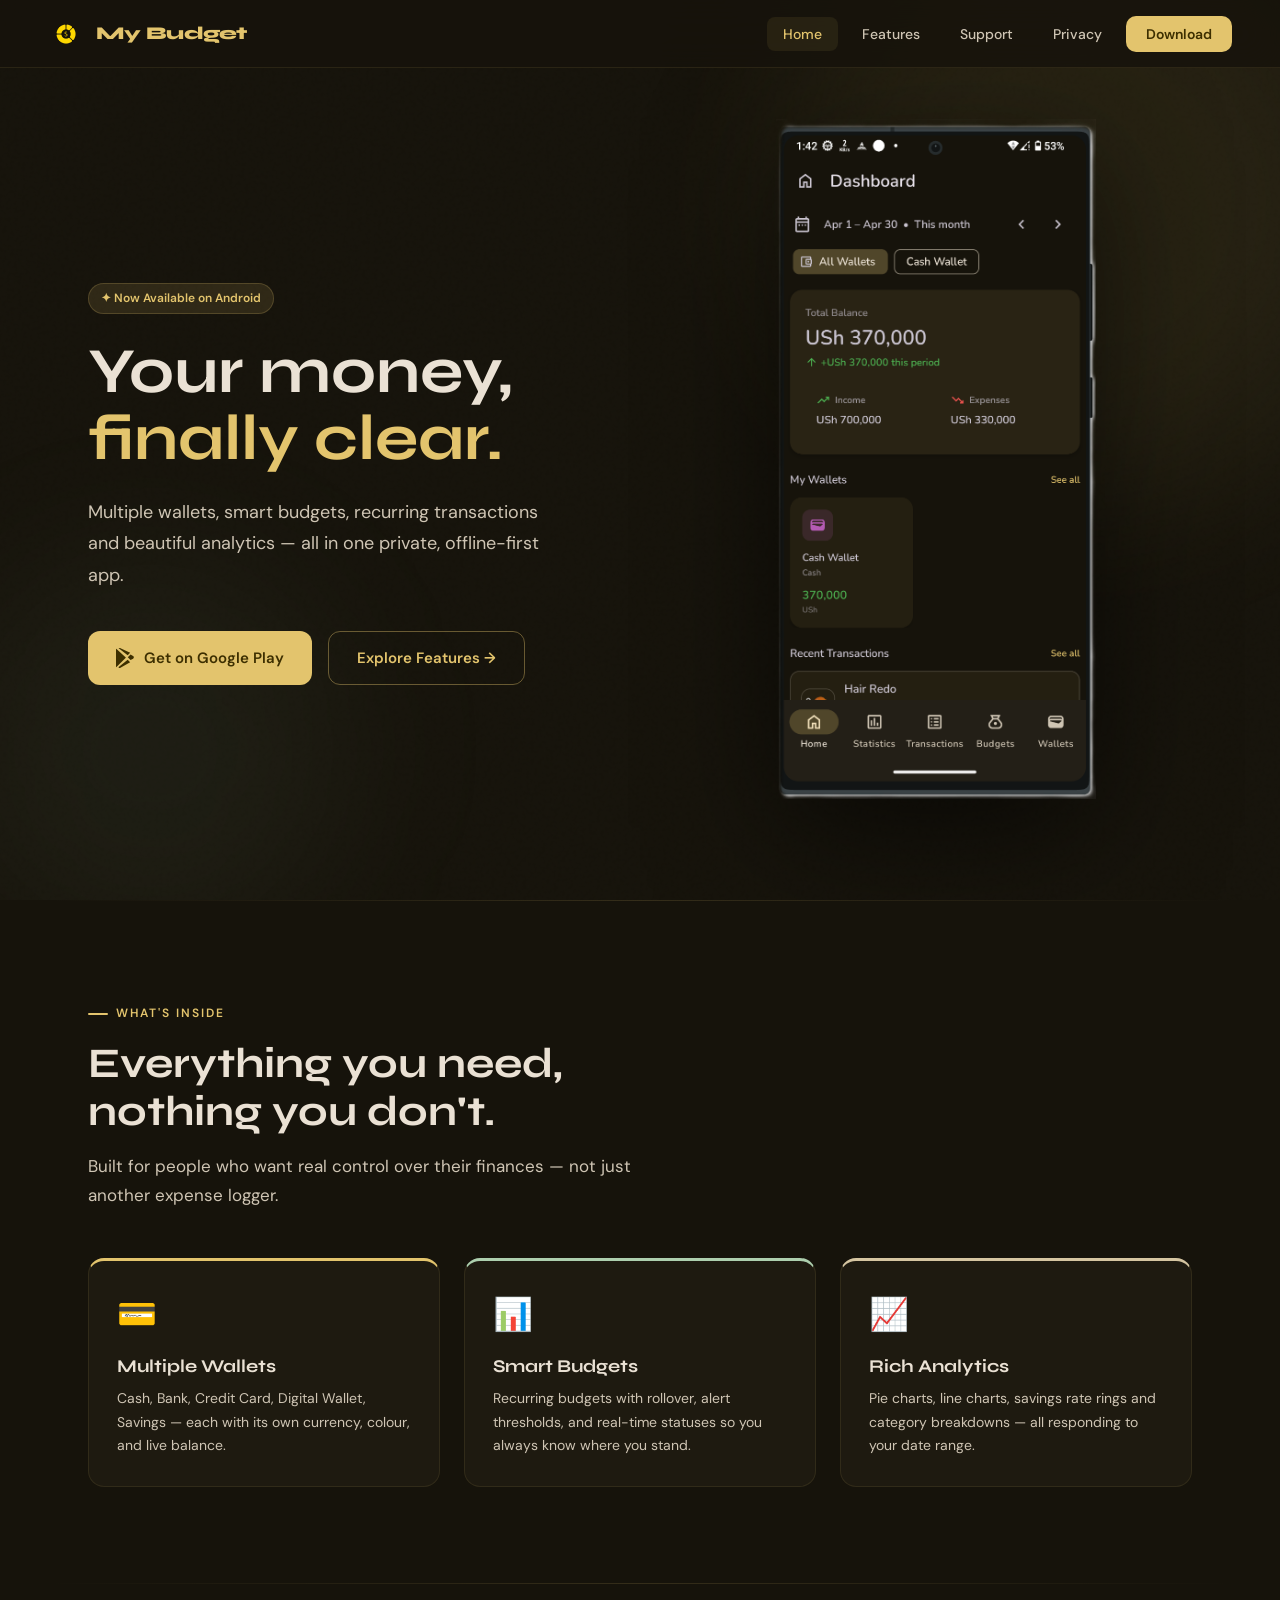
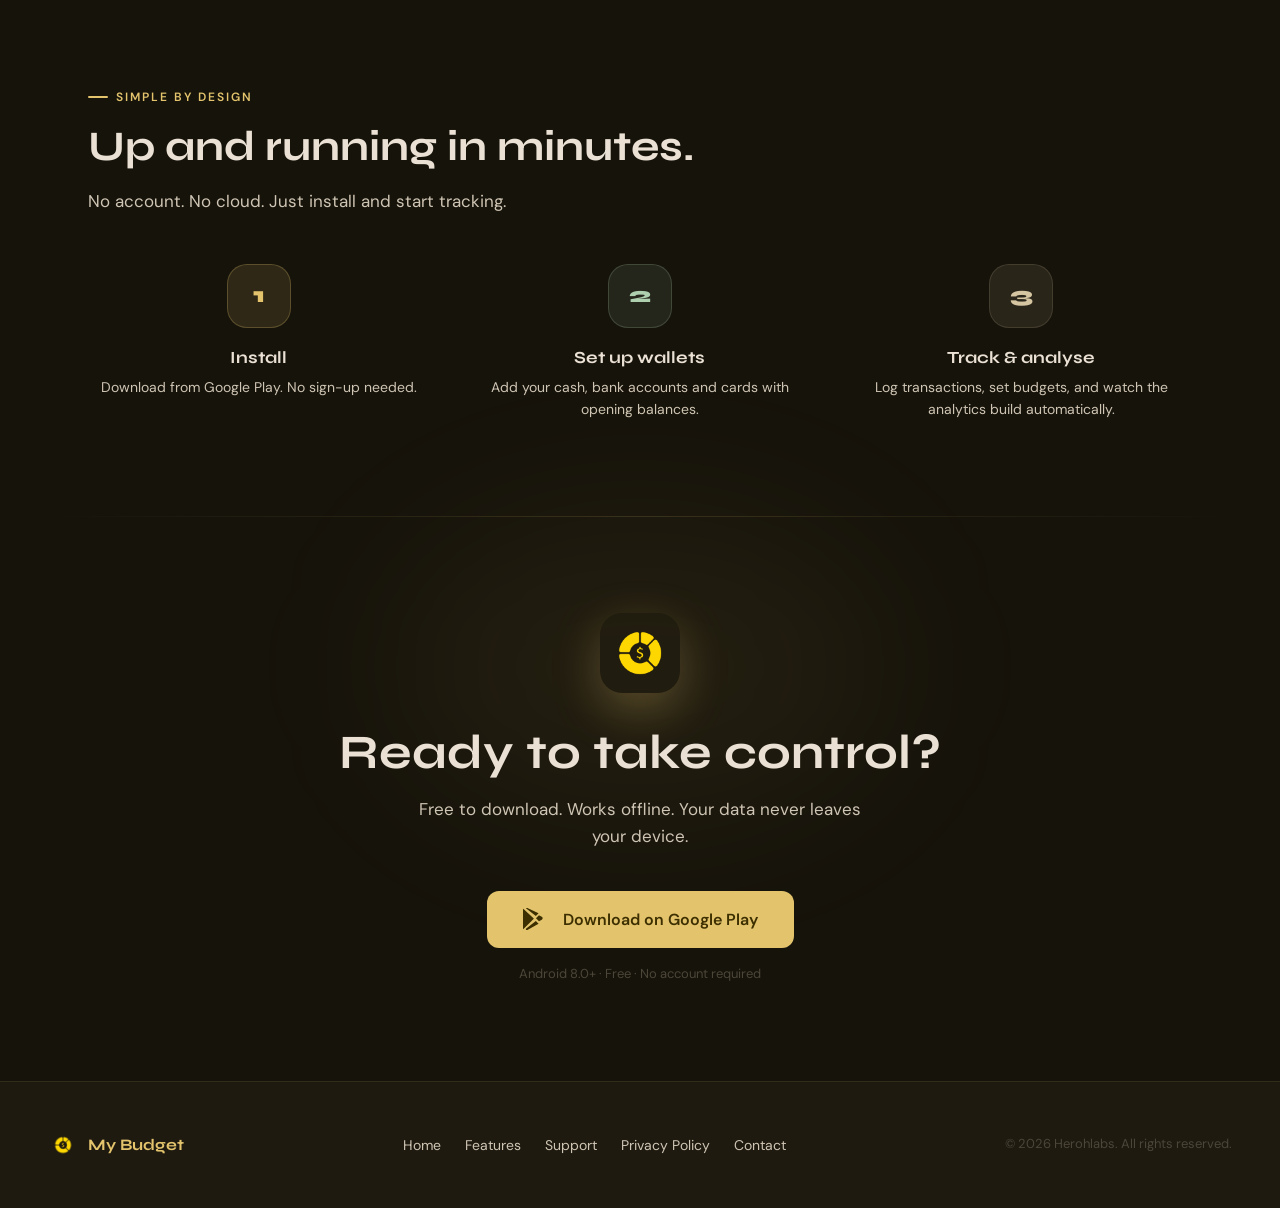
==== commit c980bf88: "update index.html and screenshot.png" ====
--- a/index.html
+++ b/index.html
@@ -1,193 +1,202 @@
 <!DOCTYPE html>
 <html lang="en">
-
 <head>
-    <meta charset="UTF-8" />
-    <meta name="viewport" content="width=device-width, initial-scale=1.0" />
-    <title>My Budget — Smart Personal Finance</title>
-    <meta name="description"
-        content="Track expenses, manage wallets, plan budgets and understand your spending with My Budget for Android." />
-    <link rel="stylesheet" href="shared.css" />
+  <meta charset="UTF-8"/>
+  <meta name="viewport" content="width=device-width, initial-scale=1.0"/>
+  <title>My Budget — Smart Personal Finance</title>
+  <meta name="description" content="Track expenses, manage wallets, plan budgets and understand your spending with My Budget for Android."/>
+  <link rel="stylesheet" href="shared.css"/>
+  <style>
+    .hero-grid {
+      max-width: 1200px;
+      margin: 0 auto;
+      padding: 96px 48px;
+      display: grid;
+      grid-template-columns: 1fr 1fr;
+      gap: 80px;
+      align-items: center;
+      width: 100%;
+    }
+
+    .hero-screenshot {
+      display: flex;
+      justify-content: center;
+      align-items: center;
+      margin-top: -50px;
+    }
+
+    .hero-screenshot img {
+      max-width: 88%;
+      max-height: 680px;
+      object-fit: contain;
+      filter: drop-shadow(0 32px 64px rgba(0,0,0,0.6));
+    }
+
+    @media (max-width: 768px) {
+      .hero-grid {
+        grid-template-columns: 1fr;
+        padding: 64px 24px 0;
+        gap: 40px;
+      }
+
+      .hero-screenshot {
+        margin-top: 0;
+        margin-left: -24px;
+        margin-right: -24px;
+        overflow: hidden;
+      }
+
+      .hero-screenshot img {
+        width: 100%;
+        max-height: none;
+        object-fit: cover;
+        object-position: top;
+      }
+    }
+  </style>
 </head>
-
 <body>
-    <nav id="navbar">
-        <a href="index.html" class="nav-logo">
-            <img src="logo.png" alt="My Budget Logo">
-            <span>My Budget</span>
+<nav id="navbar">
+  <a href="index.html" class="nav-logo">
+    <img src="logo.png" alt="My Budget Logo">
+    <span>My Budget</span>
+  </a>
+  <ul class="nav-links">
+    <li><a href="index.html" id="nav-home">Home</a></li>
+    <li><a href="features.html" id="nav-features">Features</a></li>
+    <li><a href="support.html" id="nav-support">Support</a></li>
+    <li><a href="privacy.html" id="nav-privacy">Privacy</a></li>
+    <li><a href="#download" class="nav-cta">Download</a></li>
+  </ul>
+</nav>
+
+
+<!-- ══ HERO ══ -->
+<section style="min-height:100vh;display:flex;align-items:center;position:relative;overflow:hidden;padding-top:68px;">
+  <div class="glow" style="width:600px;height:600px;background:rgba(227,196,109,0.08);top:-100px;right:-100px;"></div>
+  <div class="glow" style="width:400px;height:400px;background:rgba(173,207,174,0.05);bottom:-50px;left:-50px;"></div>
+
+  <div class="hero-grid">
+
+    <div class="reveal">
+      <div class="chip" style="margin-bottom:24px;">&#10022; Now Available on Android</div>
+      <h1 style="font-size:clamp(38px,5vw,64px);margin-bottom:24px;line-height:1.05;">
+        Your money,<br/><span style="color:var(--primary);">finally clear.</span>
+      </h1>
+      <p style="font-size:18px;color:var(--on-surface-variant);max-width:480px;margin-bottom:40px;line-height:1.75;">
+        Multiple wallets, smart budgets, recurring transactions and beautiful analytics &mdash; all in one private, offline-first app.
+      </p>
+      <div style="display:flex;gap:16px;flex-wrap:wrap;">
+        <a href="#download" class="btn btn-primary">
+          <svg width="20" height="20" viewBox="0 0 24 24" fill="currentColor"><path d="M3.18 23.76A1.5 1.5 0 0 0 4.5 24c.28 0 .57-.07.83-.22l11.65-6.6-2.96-2.96-10.84 8.54zM.23 1.01A1.5 1.5 0 0 0 0 1.75v20.5c0 .27.06.52.17.74l.09.13 11.5-11.5v-.27L.32.88l-.09.13zM20.47 9.65l-3.03-1.72-3.28 3.28 3.28 3.28 3.05-1.73a1.75 1.75 0 0 0 0-3.11zM3.18.24l10.84 8.55 2.96-2.96L5.33.23A1.5 1.5 0 0 0 3.18.24z"/></svg>
+          Get on Google Play
         </a>
-        <ul class="nav-links">
-            <li><a href="index.html" id="nav-home">Home</a></li>
-            <li><a href="features.html" id="nav-features">Features</a></li>
-            <li><a href="support.html" id="nav-support">Support</a></li>
-            <li><a href="privacy.html" id="nav-privacy">Privacy</a></li>
-            <li><a href="#download" class="nav-cta">Download</a></li>
-        </ul>
-    </nav>
-
-
-    <!-- ══ HERO ══ -->
-    <section
-        style="min-height:100vh;display:flex;align-items:center;position:relative;overflow:hidden;padding-top:68px;">
-        <div class="glow" style="width:600px;height:600px;background:rgba(227,196,109,0.08);top:-100px;right:-100px;">
-        </div>
-        <div class="glow" style="width:400px;height:400px;background:rgba(173,207,174,0.05);bottom:-50px;left:-50px;">
-        </div>
-
-        <div
-            style="max-width:1200px;margin:0 auto;padding:96px 48px;display:grid;grid-template-columns:1fr 1fr;gap:80px;align-items:center;width:100%;">
-
-            <div class="reveal">
-                <div class="chip" style="margin-bottom:24px;">&#10022; Now Available on Android</div>
-                <h1 style="font-size:clamp(38px,5vw,64px);margin-bottom:24px;line-height:1.05;">
-                    Your money,<br /><span style="color:var(--primary);">finally clear.</span>
-                </h1>
-                <p
-                    style="font-size:18px;color:var(--on-surface-variant);max-width:480px;margin-bottom:40px;line-height:1.75;">
-                    Multiple wallets, smart budgets, recurring transactions and beautiful analytics &mdash; all in one
-                    private, offline-first app.
-                </p>
-                <div style="display:flex;gap:16px;flex-wrap:wrap;">
-                    <a href="#download" class="btn btn-primary">
-                        <svg width="20" height="20" viewBox="0 0 24 24" fill="currentColor">
-                            <path
-                                d="M3.18 23.76A1.5 1.5 0 0 0 4.5 24c.28 0 .57-.07.83-.22l11.65-6.6-2.96-2.96-10.84 8.54zM.23 1.01A1.5 1.5 0 0 0 0 1.75v20.5c0 .27.06.52.17.74l.09.13 11.5-11.5v-.27L.32.88l-.09.13zM20.47 9.65l-3.03-1.72-3.28 3.28 3.28 3.28 3.05-1.73a1.75 1.75 0 0 0 0-3.11zM3.18.24l10.84 8.55 2.96-2.96L5.33.23A1.5 1.5 0 0 0 3.18.24z" />
-                        </svg>
-                        Get on Google Play
-                    </a>
-                    <a href="features.html" class="btn btn-outline">Explore Features &#8594;</a>
-                </div>
-            </div>
-
-            <!-- APP SCREENSHOT -->
-            <div class="reveal" style="display:flex;justify-content:center;align-items:center;">
-                <img src="screenshot.png" alt="My Budget App Screenshot"
-                    style="max-width:100%;max-height:680px;object-fit:contain;filter:drop-shadow(0 32px 64px rgba(0,0,0,0.6)); scale: 1.5;" />
-            </div>
-
-        </div>
-    </section>
-
-    <div class="divider"></div>
-
-    <!-- ══ FEATURE HIGHLIGHTS ══ -->
-    <section class="section">
-        <div class="section-label">What's inside</div>
-        <h2 class="section-title">Everything you need,<br />nothing you don't.</h2>
-        <p class="section-sub">Built for people who want real control over their finances &mdash; not just another
-            expense logger.</p>
-
-        <div style="display:grid;grid-template-columns:repeat(auto-fit,minmax(280px,1fr));gap:24px;" class="reveal">
-            <div class="card" style="border-top:3px solid var(--primary);">
-                <div style="font-size:32px;margin-bottom:16px;">&#128179;</div>
-                <h3 style="font-size:18px;margin-bottom:10px;color:var(--on-bg);">Multiple Wallets</h3>
-                <p style="color:var(--on-surface-variant);font-size:14px;line-height:1.7;">Cash, Bank, Credit Card,
-                    Digital Wallet, Savings &mdash; each with its own currency, colour, and live balance.</p>
-            </div>
-            <div class="card" style="border-top:3px solid var(--tertiary);">
-                <div style="font-size:32px;margin-bottom:16px;">&#128202;</div>
-                <h3 style="font-size:18px;margin-bottom:10px;color:var(--on-bg);">Smart Budgets</h3>
-                <p style="color:var(--on-surface-variant);font-size:14px;line-height:1.7;">Recurring budgets with
-                    rollover, alert thresholds, and real-time statuses so you always know where you stand.</p>
-            </div>
-            <div class="card" style="border-top:3px solid var(--secondary);">
-                <div style="font-size:32px;margin-bottom:16px;">&#128200;</div>
-                <h3 style="font-size:18px;margin-bottom:10px;color:var(--on-bg);">Rich Analytics</h3>
-                <p style="color:var(--on-surface-variant);font-size:14px;line-height:1.7;">Pie charts, line charts,
-                    savings rate rings and category breakdowns &mdash; all responding to your date range.</p>
-            </div>
-        </div>
-    </section>
-
-    <div class="divider"></div>
-
-    <!-- ══ HOW IT WORKS ══ -->
-    <section class="section">
-        <div class="section-label">Simple by design</div>
-        <h2 class="section-title">Up and running in minutes.</h2>
-        <p class="section-sub">No account. No cloud. Just install and start tracking.</p>
-
-        <div style="display:grid;grid-template-columns:repeat(auto-fit,minmax(200px,1fr));gap:40px;margin-top:16px;"
-            class="reveal">
-            <div style="text-align:center;">
-                <div
-                    style="width:64px;height:64px;background:rgba(227,196,109,0.12);border:1px solid rgba(227,196,109,0.25);border-radius:20px;display:flex;align-items:center;justify-content:center;font-family:'Syne',sans-serif;font-weight:800;font-size:22px;color:var(--primary);margin:0 auto 20px;">
-                    1</div>
-                <h3 style="font-size:17px;margin-bottom:8px;color:var(--on-bg);font-family:'Syne',sans-serif;">Install
-                </h3>
-                <p style="color:var(--on-surface-variant);font-size:14px;">Download from Google Play. No sign-up needed.
-                </p>
-            </div>
-            <div style="text-align:center;">
-                <div
-                    style="width:64px;height:64px;background:rgba(173,207,174,0.1);border:1px solid rgba(173,207,174,0.2);border-radius:20px;display:flex;align-items:center;justify-content:center;font-family:'Syne',sans-serif;font-weight:800;font-size:22px;color:var(--tertiary);margin:0 auto 20px;">
-                    2</div>
-                <h3 style="font-size:17px;margin-bottom:8px;color:var(--on-bg);font-family:'Syne',sans-serif;">Set up
-                    wallets</h3>
-                <p style="color:var(--on-surface-variant);font-size:14px;">Add your cash, bank accounts and cards with
-                    opening balances.</p>
-            </div>
-            <div style="text-align:center;">
-                <div
-                    style="width:64px;height:64px;background:rgba(213,197,161,0.1);border:1px solid rgba(213,197,161,0.15);border-radius:20px;display:flex;align-items:center;justify-content:center;font-family:'Syne',sans-serif;font-weight:800;font-size:22px;color:var(--secondary);margin:0 auto 20px;">
-                    3</div>
-                <h3 style="font-size:17px;margin-bottom:8px;color:var(--on-bg);font-family:'Syne',sans-serif;">Track
-                    &amp; analyse</h3>
-                <p style="color:var(--on-surface-variant);font-size:14px;">Log transactions, set budgets, and watch the
-                    analytics build automatically.</p>
-            </div>
-        </div>
-    </section>
-
-    <div class="divider"></div>
-
-    <!-- ══ DOWNLOAD CTA ══ -->
-    <section id="download" class="section" style="text-align:center;">
-        <div class="glow"
-            style="width:500px;height:300px;background:rgba(227,196,109,0.06);top:0;left:50%;transform:translateX(-50%);">
-        </div>
-        <div class="reveal" style="position:relative;z-index:1;">
-            <img src="logo.png" alt="My Budget"
-                style="width:80px;height:80px;border-radius:22px;margin-bottom:24px;box-shadow:0 16px 48px rgba(227,196,109,0.3);">
-            <h2 style="font-size:clamp(28px,4vw,48px);margin-bottom:16px;">Ready to take control?</h2>
-            <p style="color:var(--on-surface-variant);font-size:17px;max-width:480px;margin:0 auto 40px;">Free to
-                download. Works offline. Your data never leaves your device.</p>
-            <a href="#" class="btn btn-primary" style="font-size:16px;padding:16px 36px;display:inline-flex;">
-                <svg width="22" height="22" viewBox="0 0 24 24" fill="currentColor" style="margin-right:10px;">
-                    <path
-                        d="M3.18 23.76A1.5 1.5 0 0 0 4.5 24c.28 0 .57-.07.83-.22l11.65-6.6-2.96-2.96-10.84 8.54zM.23 1.01A1.5 1.5 0 0 0 0 1.75v20.5c0 .27.06.52.17.74l.09.13 11.5-11.5v-.27L.32.88l-.09.13zM20.47 9.65l-3.03-1.72-3.28 3.28 3.28 3.28 3.05-1.73a1.75 1.75 0 0 0 0-3.11zM3.18.24l10.84 8.55 2.96-2.96L5.33.23A1.5 1.5 0 0 0 3.18.24z" />
-                </svg>
-                Download on Google Play
-            </a>
-            <p style="margin-top:16px;font-size:13px;color:var(--surface-variant);">Android 8.0+ &middot; Free &middot;
-                No account required</p>
-        </div>
-    </section>
-
-    <footer>
-        <div class="footer-inner">
-            <a href="index.html" class="footer-logo">
-                <img src="logo.png" alt="My Budget" />
-                <span>My Budget</span>
-            </a>
-            <ul class="footer-links">
-                <li><a href="index.html">Home</a></li>
-                <li><a href="features.html">Features</a></li>
-                <li><a href="support.html">Support</a></li>
-                <li><a href="privacy.html">Privacy Policy</a></li>
-                <li><a href="mailto:herohlabs@gmail.com">Contact</a></li>
-            </ul>
-            <p class="footer-copy">&copy; 2026 Herohlabs. All rights reserved.</p>
-        </div>
-    </footer>
-
-    <script>
-        const observer = new IntersectionObserver((entries) => {
-            entries.forEach(e => { if (e.isIntersecting) e.target.classList.add('visible'); });
-        }, { threshold: 0.1 });
-        document.querySelectorAll('.reveal').forEach(el => observer.observe(el));
-        document.getElementById('nav-home').classList.add('active');
-    </script>
+        <a href="features.html" class="btn btn-outline">Explore Features &#8594;</a>
+      </div>
+    </div>
+
+    <!-- APP SCREENSHOT -->
+    <div class="hero-screenshot reveal">
+      <img src="screenshot.png" alt="My Budget App Screenshot"/>
+    </div>
+
+  </div>
+</section>
+
+<div class="divider"></div>
+
+<!-- ══ FEATURE HIGHLIGHTS ══ -->
+<section class="section">
+  <div class="section-label">What's inside</div>
+  <h2 class="section-title">Everything you need,<br/>nothing you don't.</h2>
+  <p class="section-sub">Built for people who want real control over their finances &mdash; not just another expense logger.</p>
+
+  <div style="display:grid;grid-template-columns:repeat(auto-fit,minmax(280px,1fr));gap:24px;" class="reveal">
+    <div class="card" style="border-top:3px solid var(--primary);">
+      <div style="font-size:32px;margin-bottom:16px;">&#128179;</div>
+      <h3 style="font-size:18px;margin-bottom:10px;color:var(--on-bg);">Multiple Wallets</h3>
+      <p style="color:var(--on-surface-variant);font-size:14px;line-height:1.7;">Cash, Bank, Credit Card, Digital Wallet, Savings &mdash; each with its own currency, colour, and live balance.</p>
+    </div>
+    <div class="card" style="border-top:3px solid var(--tertiary);">
+      <div style="font-size:32px;margin-bottom:16px;">&#128202;</div>
+      <h3 style="font-size:18px;margin-bottom:10px;color:var(--on-bg);">Smart Budgets</h3>
+      <p style="color:var(--on-surface-variant);font-size:14px;line-height:1.7;">Recurring budgets with rollover, alert thresholds, and real-time statuses so you always know where you stand.</p>
+    </div>
+    <div class="card" style="border-top:3px solid var(--secondary);">
+      <div style="font-size:32px;margin-bottom:16px;">&#128200;</div>
+      <h3 style="font-size:18px;margin-bottom:10px;color:var(--on-bg);">Rich Analytics</h3>
+      <p style="color:var(--on-surface-variant);font-size:14px;line-height:1.7;">Pie charts, line charts, savings rate rings and category breakdowns &mdash; all responding to your date range.</p>
+    </div>
+  </div>
+</section>
+
+<div class="divider"></div>
+
+<!-- ══ HOW IT WORKS ══ -->
+<section class="section">
+  <div class="section-label">Simple by design</div>
+  <h2 class="section-title">Up and running in minutes.</h2>
+  <p class="section-sub">No account. No cloud. Just install and start tracking.</p>
+
+  <div style="display:grid;grid-template-columns:repeat(auto-fit,minmax(200px,1fr));gap:40px;margin-top:16px;" class="reveal">
+    <div style="text-align:center;">
+      <div style="width:64px;height:64px;background:rgba(227,196,109,0.12);border:1px solid rgba(227,196,109,0.25);border-radius:20px;display:flex;align-items:center;justify-content:center;font-family:'Syne',sans-serif;font-weight:800;font-size:22px;color:var(--primary);margin:0 auto 20px;">1</div>
+      <h3 style="font-size:17px;margin-bottom:8px;color:var(--on-bg);font-family:'Syne',sans-serif;">Install</h3>
+      <p style="color:var(--on-surface-variant);font-size:14px;">Download from Google Play. No sign-up needed.</p>
+    </div>
+    <div style="text-align:center;">
+      <div style="width:64px;height:64px;background:rgba(173,207,174,0.1);border:1px solid rgba(173,207,174,0.2);border-radius:20px;display:flex;align-items:center;justify-content:center;font-family:'Syne',sans-serif;font-weight:800;font-size:22px;color:var(--tertiary);margin:0 auto 20px;">2</div>
+      <h3 style="font-size:17px;margin-bottom:8px;color:var(--on-bg);font-family:'Syne',sans-serif;">Set up wallets</h3>
+      <p style="color:var(--on-surface-variant);font-size:14px;">Add your cash, bank accounts and cards with opening balances.</p>
+    </div>
+    <div style="text-align:center;">
+      <div style="width:64px;height:64px;background:rgba(213,197,161,0.1);border:1px solid rgba(213,197,161,0.15);border-radius:20px;display:flex;align-items:center;justify-content:center;font-family:'Syne',sans-serif;font-weight:800;font-size:22px;color:var(--secondary);margin:0 auto 20px;">3</div>
+      <h3 style="font-size:17px;margin-bottom:8px;color:var(--on-bg);font-family:'Syne',sans-serif;">Track &amp; analyse</h3>
+      <p style="color:var(--on-surface-variant);font-size:14px;">Log transactions, set budgets, and watch the analytics build automatically.</p>
+    </div>
+  </div>
+</section>
+
+<div class="divider"></div>
+
+<!-- ══ DOWNLOAD CTA ══ -->
+<section id="download" class="section" style="text-align:center;">
+  <div class="glow" style="width:500px;height:300px;background:rgba(227,196,109,0.06);top:0;left:50%;transform:translateX(-50%);"></div>
+  <div class="reveal" style="position:relative;z-index:1;">
+    <img src="logo.png" alt="My Budget" style="width:80px;height:80px;border-radius:22px;margin-bottom:24px;box-shadow:0 16px 48px rgba(227,196,109,0.3);">
+    <h2 style="font-size:clamp(28px,4vw,48px);margin-bottom:16px;">Ready to take control?</h2>
+    <p style="color:var(--on-surface-variant);font-size:17px;max-width:480px;margin:0 auto 40px;">Free to download. Works offline. Your data never leaves your device.</p>
+    <a href="#" class="btn btn-primary" style="font-size:16px;padding:16px 36px;display:inline-flex;">
+      <svg width="22" height="22" viewBox="0 0 24 24" fill="currentColor" style="margin-right:10px;"><path d="M3.18 23.76A1.5 1.5 0 0 0 4.5 24c.28 0 .57-.07.83-.22l11.65-6.6-2.96-2.96-10.84 8.54zM.23 1.01A1.5 1.5 0 0 0 0 1.75v20.5c0 .27.06.52.17.74l.09.13 11.5-11.5v-.27L.32.88l-.09.13zM20.47 9.65l-3.03-1.72-3.28 3.28 3.28 3.28 3.05-1.73a1.75 1.75 0 0 0 0-3.11zM3.18.24l10.84 8.55 2.96-2.96L5.33.23A1.5 1.5 0 0 0 3.18.24z"/></svg>
+      Download on Google Play
+    </a>
+    <p style="margin-top:16px;font-size:13px;color:var(--surface-variant);">Android 8.0+ &middot; Free &middot; No account required</p>
+  </div>
+</section>
+
+<footer>
+  <div class="footer-inner">
+    <a href="index.html" class="footer-logo">
+      <img src="logo.png" alt="My Budget"/>
+      <span>My Budget</span>
+    </a>
+    <ul class="footer-links">
+      <li><a href="index.html">Home</a></li>
+      <li><a href="features.html">Features</a></li>
+      <li><a href="support.html">Support</a></li>
+      <li><a href="privacy.html">Privacy Policy</a></li>
+      <li><a href="mailto:herohlabs@gmail.com">Contact</a></li>
+    </ul>
+    <p class="footer-copy">&copy; 2026 Herohlabs. All rights reserved.</p>
+  </div>
+</footer>
+
+<script>
+  const observer = new IntersectionObserver((entries) => {
+    entries.forEach(e => { if (e.isIntersecting) e.target.classList.add('visible'); });
+  }, { threshold: 0.1 });
+  document.querySelectorAll('.reveal').forEach(el => observer.observe(el));
+  document.getElementById('nav-home').classList.add('active');
+</script>
 </body>
-
 </html>
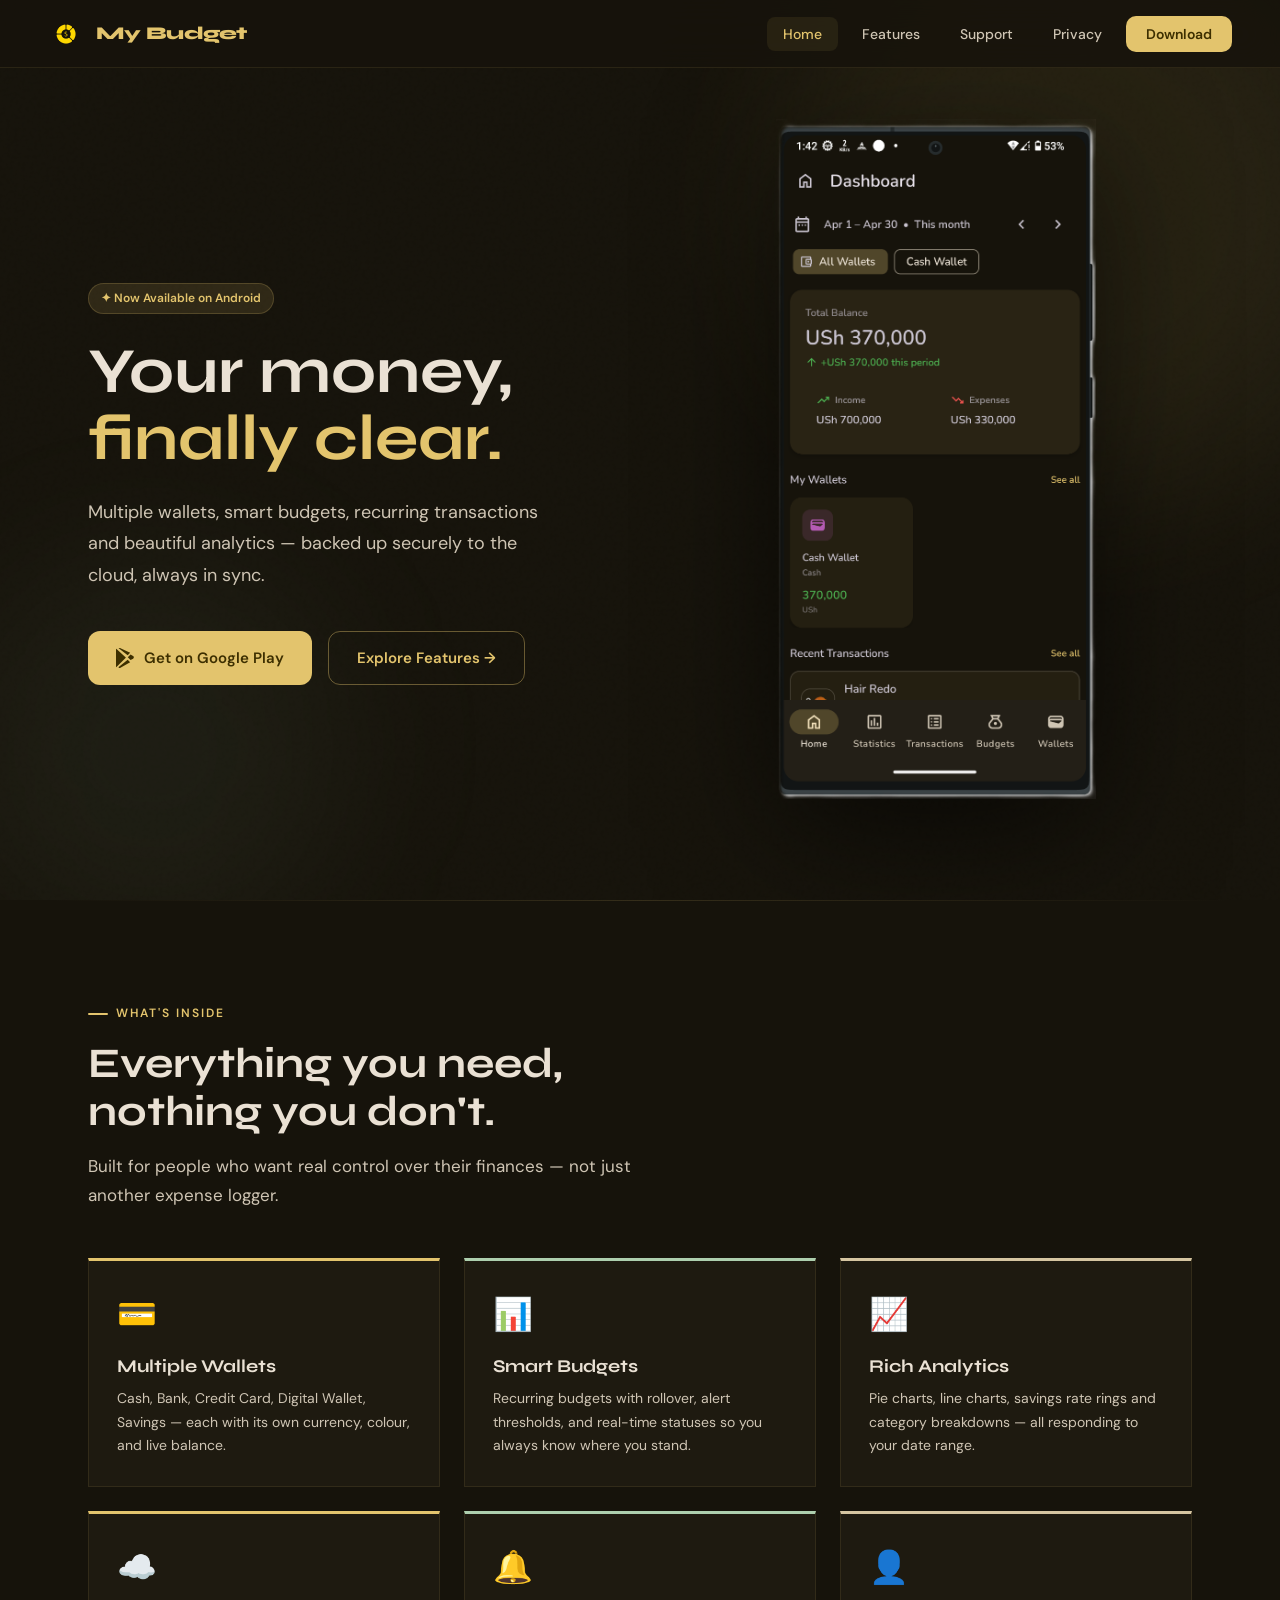
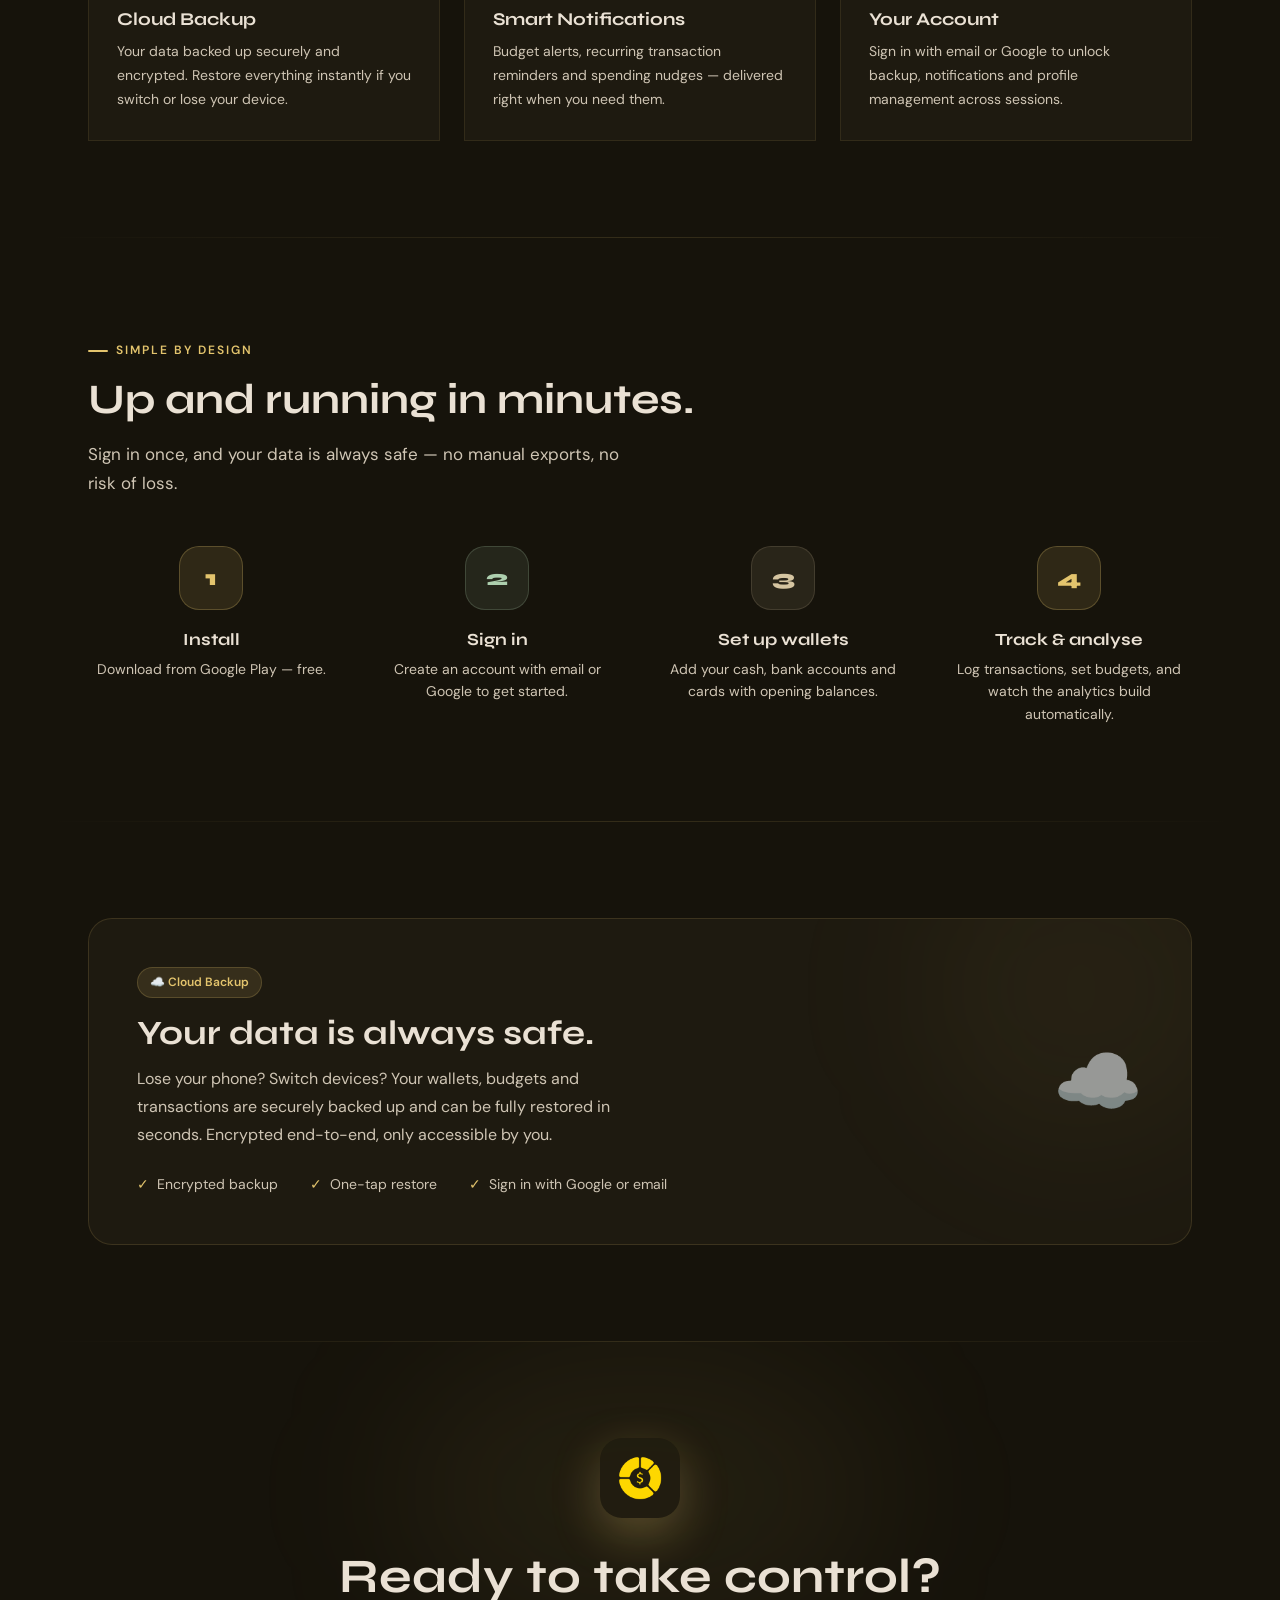
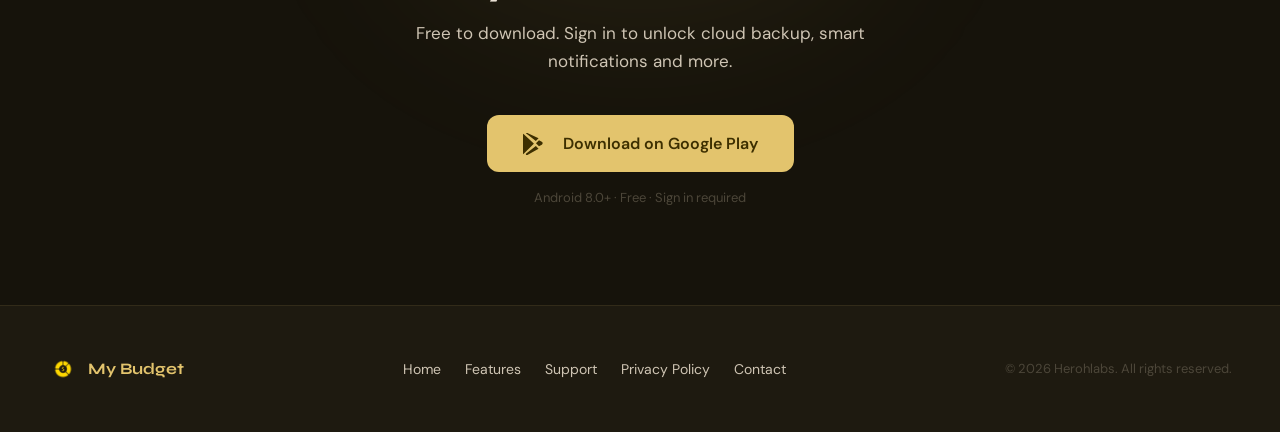
==== commit 53e9588e: "-User account update" ====
--- a/index.html
+++ b/index.html
@@ -1,202 +1,318 @@
 <!DOCTYPE html>
 <html lang="en">
+
 <head>
-  <meta charset="UTF-8"/>
-  <meta name="viewport" content="width=device-width, initial-scale=1.0"/>
-  <title>My Budget — Smart Personal Finance</title>
-  <meta name="description" content="Track expenses, manage wallets, plan budgets and understand your spending with My Budget for Android."/>
-  <link rel="stylesheet" href="shared.css"/>
-  <style>
-    .hero-grid {
-      max-width: 1200px;
-      margin: 0 auto;
-      padding: 96px 48px;
-      display: grid;
-      grid-template-columns: 1fr 1fr;
-      gap: 80px;
-      align-items: center;
-      width: 100%;
-    }
-
-    .hero-screenshot {
-      display: flex;
-      justify-content: center;
-      align-items: center;
-      margin-top: -50px;
-    }
-
-    .hero-screenshot img {
-      max-width: 88%;
-      max-height: 680px;
-      object-fit: contain;
-      filter: drop-shadow(0 32px 64px rgba(0,0,0,0.6));
-    }
-
-    @media (max-width: 768px) {
-      .hero-grid {
-        grid-template-columns: 1fr;
-        padding: 64px 24px 0;
-        gap: 40px;
-      }
-
-      .hero-screenshot {
-        margin-top: 0;
-        margin-left: -24px;
-        margin-right: -24px;
-        overflow: hidden;
-      }
-
-      .hero-screenshot img {
-        width: 100%;
-        max-height: none;
-        object-fit: cover;
-        object-position: top;
-      }
-    }
-  </style>
+    <meta charset="UTF-8" />
+    <meta name="viewport" content="width=device-width, initial-scale=1.0" />
+    <title>My Budget — Smart Personal Finance</title>
+    <meta name="description"
+        content="Track expenses, manage wallets, plan budgets and understand your spending with My Budget for Android." />
+    <link rel="stylesheet" href="shared.css" />
+    <style>
+        .hero-grid {
+            max-width: 1200px;
+            margin: 0 auto;
+            padding: 96px 48px;
+            display: grid;
+            grid-template-columns: 1fr 1fr;
+            gap: 80px;
+            align-items: center;
+            width: 100%;
+        }
+
+        .hero-screenshot {
+            display: flex;
+            justify-content: center;
+            align-items: center;
+            margin-top: -50px;
+        }
+
+        .hero-screenshot img {
+            max-width: 88%;
+            max-height: 680px;
+            object-fit: contain;
+            filter: drop-shadow(0 32px 64px rgba(0, 0, 0, 0.6));
+        }
+
+        @media (max-width: 768px) {
+            .hero-grid {
+                grid-template-columns: 1fr;
+                padding: 64px 24px 0;
+                gap: 40px;
+            }
+
+            .hero-screenshot {
+                margin-top: 0;
+                margin-left: -24px;
+                margin-right: -24px;
+                overflow: hidden;
+            }
+
+            .hero-screenshot img {
+                width: 100%;
+                max-height: none;
+                object-fit: cover;
+                object-position: top;
+            }
+        }
+    </style>
+
+    <!-- ══ SEO ══ -->
+    <meta name="author" content="Herohlabs" />
+    <meta name="robots" content="index, follow" />
+    <meta name="theme-color" content="#E3C46D" />
+
+    <!-- ══ OPEN GRAPH ══ -->
+    <meta property="og:type" content="website" />
+    <meta property="og:site_name" content="My Budget" />
+    <meta property="og:title" content="My Budget — Smart Personal Finance" />
+    <meta property="og:description"
+        content="Track expenses, manage wallets & budgets — with cloud backup, smart notifications and beautiful analytics. Download My Budget free on Android." />
+    <meta property="og:url" content="https://mybudget.heroh.xyz" />
+    <meta property="og:image" content="https://mybudget.heroh.xyz/preview.jpg" />
+    <meta property="og:image:width" content="1400" />
+    <meta property="og:image:height" content="1024" />
+    <meta property="og:image:alt" content="My Budget app dashboard screenshot" />
+
+    <!-- ══ TWITTER CARD ══ -->
+    <meta name="twitter:card" content="summary_large_image" />
+    <meta name="twitter:title" content="My Budget — Smart Personal Finance" />
+    <meta name="twitter:description"
+        content="Track expenses, manage wallets & budgets — with cloud backup, smart notifications and beautiful analytics. Download My Budget free on Android." />
+    <meta name="twitter:image" content="https://mybudget.heroh.xyz/preview.jpg" />
+    <meta name="twitter:image:alt" content="My Budget app UI preview" />
 </head>
+
 <body>
-<nav id="navbar">
-  <a href="index.html" class="nav-logo">
-    <img src="logo.png" alt="My Budget Logo">
-    <span>My Budget</span>
-  </a>
-  <ul class="nav-links">
-    <li><a href="index.html" id="nav-home">Home</a></li>
-    <li><a href="features.html" id="nav-features">Features</a></li>
-    <li><a href="support.html" id="nav-support">Support</a></li>
-    <li><a href="privacy.html" id="nav-privacy">Privacy</a></li>
-    <li><a href="#download" class="nav-cta">Download</a></li>
-  </ul>
-</nav>
-
-
-<!-- ══ HERO ══ -->
-<section style="min-height:100vh;display:flex;align-items:center;position:relative;overflow:hidden;padding-top:68px;">
-  <div class="glow" style="width:600px;height:600px;background:rgba(227,196,109,0.08);top:-100px;right:-100px;"></div>
-  <div class="glow" style="width:400px;height:400px;background:rgba(173,207,174,0.05);bottom:-50px;left:-50px;"></div>
-
-  <div class="hero-grid">
-
-    <div class="reveal">
-      <div class="chip" style="margin-bottom:24px;">&#10022; Now Available on Android</div>
-      <h1 style="font-size:clamp(38px,5vw,64px);margin-bottom:24px;line-height:1.05;">
-        Your money,<br/><span style="color:var(--primary);">finally clear.</span>
-      </h1>
-      <p style="font-size:18px;color:var(--on-surface-variant);max-width:480px;margin-bottom:40px;line-height:1.75;">
-        Multiple wallets, smart budgets, recurring transactions and beautiful analytics &mdash; all in one private, offline-first app.
-      </p>
-      <div style="display:flex;gap:16px;flex-wrap:wrap;">
-        <a href="#download" class="btn btn-primary">
-          <svg width="20" height="20" viewBox="0 0 24 24" fill="currentColor"><path d="M3.18 23.76A1.5 1.5 0 0 0 4.5 24c.28 0 .57-.07.83-.22l11.65-6.6-2.96-2.96-10.84 8.54zM.23 1.01A1.5 1.5 0 0 0 0 1.75v20.5c0 .27.06.52.17.74l.09.13 11.5-11.5v-.27L.32.88l-.09.13zM20.47 9.65l-3.03-1.72-3.28 3.28 3.28 3.28 3.05-1.73a1.75 1.75 0 0 0 0-3.11zM3.18.24l10.84 8.55 2.96-2.96L5.33.23A1.5 1.5 0 0 0 3.18.24z"/></svg>
-          Get on Google Play
+    <nav id="navbar">
+        <a href="index.html" class="nav-logo">
+            <img src="logo.png" alt="My Budget Logo">
+            <span>My Budget</span>
         </a>
-        <a href="features.html" class="btn btn-outline">Explore Features &#8594;</a>
-      </div>
-    </div>
-
-    <!-- APP SCREENSHOT -->
-    <div class="hero-screenshot reveal">
-      <img src="screenshot.png" alt="My Budget App Screenshot"/>
-    </div>
-
-  </div>
-</section>
-
-<div class="divider"></div>
-
-<!-- ══ FEATURE HIGHLIGHTS ══ -->
-<section class="section">
-  <div class="section-label">What's inside</div>
-  <h2 class="section-title">Everything you need,<br/>nothing you don't.</h2>
-  <p class="section-sub">Built for people who want real control over their finances &mdash; not just another expense logger.</p>
-
-  <div style="display:grid;grid-template-columns:repeat(auto-fit,minmax(280px,1fr));gap:24px;" class="reveal">
-    <div class="card" style="border-top:3px solid var(--primary);">
-      <div style="font-size:32px;margin-bottom:16px;">&#128179;</div>
-      <h3 style="font-size:18px;margin-bottom:10px;color:var(--on-bg);">Multiple Wallets</h3>
-      <p style="color:var(--on-surface-variant);font-size:14px;line-height:1.7;">Cash, Bank, Credit Card, Digital Wallet, Savings &mdash; each with its own currency, colour, and live balance.</p>
-    </div>
-    <div class="card" style="border-top:3px solid var(--tertiary);">
-      <div style="font-size:32px;margin-bottom:16px;">&#128202;</div>
-      <h3 style="font-size:18px;margin-bottom:10px;color:var(--on-bg);">Smart Budgets</h3>
-      <p style="color:var(--on-surface-variant);font-size:14px;line-height:1.7;">Recurring budgets with rollover, alert thresholds, and real-time statuses so you always know where you stand.</p>
-    </div>
-    <div class="card" style="border-top:3px solid var(--secondary);">
-      <div style="font-size:32px;margin-bottom:16px;">&#128200;</div>
-      <h3 style="font-size:18px;margin-bottom:10px;color:var(--on-bg);">Rich Analytics</h3>
-      <p style="color:var(--on-surface-variant);font-size:14px;line-height:1.7;">Pie charts, line charts, savings rate rings and category breakdowns &mdash; all responding to your date range.</p>
-    </div>
-  </div>
-</section>
-
-<div class="divider"></div>
-
-<!-- ══ HOW IT WORKS ══ -->
-<section class="section">
-  <div class="section-label">Simple by design</div>
-  <h2 class="section-title">Up and running in minutes.</h2>
-  <p class="section-sub">No account. No cloud. Just install and start tracking.</p>
-
-  <div style="display:grid;grid-template-columns:repeat(auto-fit,minmax(200px,1fr));gap:40px;margin-top:16px;" class="reveal">
-    <div style="text-align:center;">
-      <div style="width:64px;height:64px;background:rgba(227,196,109,0.12);border:1px solid rgba(227,196,109,0.25);border-radius:20px;display:flex;align-items:center;justify-content:center;font-family:'Syne',sans-serif;font-weight:800;font-size:22px;color:var(--primary);margin:0 auto 20px;">1</div>
-      <h3 style="font-size:17px;margin-bottom:8px;color:var(--on-bg);font-family:'Syne',sans-serif;">Install</h3>
-      <p style="color:var(--on-surface-variant);font-size:14px;">Download from Google Play. No sign-up needed.</p>
-    </div>
-    <div style="text-align:center;">
-      <div style="width:64px;height:64px;background:rgba(173,207,174,0.1);border:1px solid rgba(173,207,174,0.2);border-radius:20px;display:flex;align-items:center;justify-content:center;font-family:'Syne',sans-serif;font-weight:800;font-size:22px;color:var(--tertiary);margin:0 auto 20px;">2</div>
-      <h3 style="font-size:17px;margin-bottom:8px;color:var(--on-bg);font-family:'Syne',sans-serif;">Set up wallets</h3>
-      <p style="color:var(--on-surface-variant);font-size:14px;">Add your cash, bank accounts and cards with opening balances.</p>
-    </div>
-    <div style="text-align:center;">
-      <div style="width:64px;height:64px;background:rgba(213,197,161,0.1);border:1px solid rgba(213,197,161,0.15);border-radius:20px;display:flex;align-items:center;justify-content:center;font-family:'Syne',sans-serif;font-weight:800;font-size:22px;color:var(--secondary);margin:0 auto 20px;">3</div>
-      <h3 style="font-size:17px;margin-bottom:8px;color:var(--on-bg);font-family:'Syne',sans-serif;">Track &amp; analyse</h3>
-      <p style="color:var(--on-surface-variant);font-size:14px;">Log transactions, set budgets, and watch the analytics build automatically.</p>
-    </div>
-  </div>
-</section>
-
-<div class="divider"></div>
-
-<!-- ══ DOWNLOAD CTA ══ -->
-<section id="download" class="section" style="text-align:center;">
-  <div class="glow" style="width:500px;height:300px;background:rgba(227,196,109,0.06);top:0;left:50%;transform:translateX(-50%);"></div>
-  <div class="reveal" style="position:relative;z-index:1;">
-    <img src="logo.png" alt="My Budget" style="width:80px;height:80px;border-radius:22px;margin-bottom:24px;box-shadow:0 16px 48px rgba(227,196,109,0.3);">
-    <h2 style="font-size:clamp(28px,4vw,48px);margin-bottom:16px;">Ready to take control?</h2>
-    <p style="color:var(--on-surface-variant);font-size:17px;max-width:480px;margin:0 auto 40px;">Free to download. Works offline. Your data never leaves your device.</p>
-    <a href="#" class="btn btn-primary" style="font-size:16px;padding:16px 36px;display:inline-flex;">
-      <svg width="22" height="22" viewBox="0 0 24 24" fill="currentColor" style="margin-right:10px;"><path d="M3.18 23.76A1.5 1.5 0 0 0 4.5 24c.28 0 .57-.07.83-.22l11.65-6.6-2.96-2.96-10.84 8.54zM.23 1.01A1.5 1.5 0 0 0 0 1.75v20.5c0 .27.06.52.17.74l.09.13 11.5-11.5v-.27L.32.88l-.09.13zM20.47 9.65l-3.03-1.72-3.28 3.28 3.28 3.28 3.05-1.73a1.75 1.75 0 0 0 0-3.11zM3.18.24l10.84 8.55 2.96-2.96L5.33.23A1.5 1.5 0 0 0 3.18.24z"/></svg>
-      Download on Google Play
-    </a>
-    <p style="margin-top:16px;font-size:13px;color:var(--surface-variant);">Android 8.0+ &middot; Free &middot; No account required</p>
-  </div>
-</section>
-
-<footer>
-  <div class="footer-inner">
-    <a href="index.html" class="footer-logo">
-      <img src="logo.png" alt="My Budget"/>
-      <span>My Budget</span>
-    </a>
-    <ul class="footer-links">
-      <li><a href="index.html">Home</a></li>
-      <li><a href="features.html">Features</a></li>
-      <li><a href="support.html">Support</a></li>
-      <li><a href="privacy.html">Privacy Policy</a></li>
-      <li><a href="mailto:herohlabs@gmail.com">Contact</a></li>
-    </ul>
-    <p class="footer-copy">&copy; 2026 Herohlabs. All rights reserved.</p>
-  </div>
-</footer>
-
-<script>
-  const observer = new IntersectionObserver((entries) => {
-    entries.forEach(e => { if (e.isIntersecting) e.target.classList.add('visible'); });
-  }, { threshold: 0.1 });
-  document.querySelectorAll('.reveal').forEach(el => observer.observe(el));
-  document.getElementById('nav-home').classList.add('active');
-</script>
+        <ul class="nav-links">
+            <li><a href="index.html" id="nav-home">Home</a></li>
+            <li><a href="features.html" id="nav-features">Features</a></li>
+            <li><a href="support.html" id="nav-support">Support</a></li>
+            <li><a href="privacy.html" id="nav-privacy">Privacy</a></li>
+            <li><a href="#download" class="nav-cta">Download</a></li>
+        </ul>
+    </nav>
+
+    <!-- ══ HERO ══ -->
+    <section
+        style="min-height:100vh;display:flex;align-items:center;position:relative;overflow:hidden;padding-top:68px;">
+        <div class="glow" style="width:600px;height:600px;background:rgba(227,196,109,0.08);top:-100px;right:-100px;">
+        </div>
+        <div class="glow" style="width:400px;height:400px;background:rgba(173,207,174,0.05);bottom:-50px;left:-50px;">
+        </div>
+
+        <div class="hero-grid">
+            <div class="reveal">
+                <div class="chip" style="margin-bottom:24px;">&#10022; Now Available on Android</div>
+                <h1 style="font-size:clamp(38px,5vw,64px);margin-bottom:24px;line-height:1.05;">
+                    Your money,<br /><span style="color:var(--primary);">finally clear.</span>
+                </h1>
+                <p
+                    style="font-size:18px;color:var(--on-surface-variant);max-width:480px;margin-bottom:40px;line-height:1.75;">
+                    Multiple wallets, smart budgets, recurring transactions and beautiful analytics &mdash; backed up
+                    securely to the cloud, always in sync.
+                </p>
+                <div style="display:flex;gap:16px;flex-wrap:wrap;">
+                    <a href="#download" class="btn btn-primary">
+                        <svg width="20" height="20" viewBox="0 0 24 24" fill="currentColor">
+                            <path
+                                d="M3.18 23.76A1.5 1.5 0 0 0 4.5 24c.28 0 .57-.07.83-.22l11.65-6.6-2.96-2.96-10.84 8.54zM.23 1.01A1.5 1.5 0 0 0 0 1.75v20.5c0 .27.06.52.17.74l.09.13 11.5-11.5v-.27L.32.88l-.09.13zM20.47 9.65l-3.03-1.72-3.28 3.28 3.28 3.28 3.05-1.73a1.75 1.75 0 0 0 0-3.11zM3.18.24l10.84 8.55 2.96-2.96L5.33.23A1.5 1.5 0 0 0 3.18.24z" />
+                        </svg>
+                        Get on Google Play
+                    </a>
+                    <a href="features.html" class="btn btn-outline">Explore Features &#8594;</a>
+                </div>
+            </div>
+
+            <!-- APP SCREENSHOT -->
+            <div class="hero-screenshot reveal">
+                <img src="screenshot.png" alt="My Budget App Screenshot" />
+            </div>
+        </div>
+    </section>
+
+    <div class="divider"></div>
+
+    <!-- ══ FEATURE HIGHLIGHTS ══ -->
+    <section class="section">
+        <div class="section-label">What's inside</div>
+        <h2 class="section-title">Everything you need,<br />nothing you don't.</h2>
+        <p class="section-sub">Built for people who want real control over their finances &mdash; not just another
+            expense logger.</p>
+
+        <div style="display:grid;grid-template-columns:repeat(auto-fit,minmax(280px,1fr));gap:24px;" class="reveal">
+            <div class="card" style="border-top:3px solid var(--primary);">
+                <div style="font-size:32px;margin-bottom:16px;">&#128179;</div>
+                <h3 style="font-size:18px;margin-bottom:10px;color:var(--on-bg);">Multiple Wallets</h3>
+                <p style="color:var(--on-surface-variant);font-size:14px;line-height:1.7;">Cash, Bank, Credit Card,
+                    Digital Wallet, Savings &mdash; each with its own currency, colour, and live balance.</p>
+            </div>
+            <div class="card" style="border-top:3px solid var(--tertiary);">
+                <div style="font-size:32px;margin-bottom:16px;">&#128202;</div>
+                <h3 style="font-size:18px;margin-bottom:10px;color:var(--on-bg);">Smart Budgets</h3>
+                <p style="color:var(--on-surface-variant);font-size:14px;line-height:1.7;">Recurring budgets with
+                    rollover, alert thresholds, and real-time statuses so you always know where you stand.</p>
+            </div>
+            <div class="card" style="border-top:3px solid var(--secondary);">
+                <div style="font-size:32px;margin-bottom:16px;">&#128200;</div>
+                <h3 style="font-size:18px;margin-bottom:10px;color:var(--on-bg);">Rich Analytics</h3>
+                <p style="color:var(--on-surface-variant);font-size:14px;line-height:1.7;">Pie charts, line charts,
+                    savings rate rings and category breakdowns &mdash; all responding to your date range.</p>
+            </div>
+            <div class="card" style="border-top:3px solid var(--primary);">
+                <div style="font-size:32px;margin-bottom:16px;">&#9729;&#65039;</div>
+                <h3 style="font-size:18px;margin-bottom:10px;color:var(--on-bg);">Cloud Backup</h3>
+                <p style="color:var(--on-surface-variant);font-size:14px;line-height:1.7;">Your data backed up securely
+                    and encrypted. Restore everything instantly if you switch or lose your device.</p>
+            </div>
+            <div class="card" style="border-top:3px solid var(--tertiary);">
+                <div style="font-size:32px;margin-bottom:16px;">&#128276;</div>
+                <h3 style="font-size:18px;margin-bottom:10px;color:var(--on-bg);">Smart Notifications</h3>
+                <p style="color:var(--on-surface-variant);font-size:14px;line-height:1.7;">Budget alerts, recurring
+                    transaction reminders and spending nudges &mdash; delivered right when you need them.</p>
+            </div>
+            <div class="card" style="border-top:3px solid var(--secondary);">
+                <div style="font-size:32px;margin-bottom:16px;">&#128100;</div>
+                <h3 style="font-size:18px;margin-bottom:10px;color:var(--on-bg);">Your Account</h3>
+                <p style="color:var(--on-surface-variant);font-size:14px;line-height:1.7;">Sign in with email or Google
+                    to unlock backup, notifications and profile management across sessions.</p>
+            </div>
+        </div>
+    </section>
+
+    <div class="divider"></div>
+
+    <!-- ══ HOW IT WORKS ══ -->
+    <section class="section">
+        <div class="section-label">Simple by design</div>
+        <h2 class="section-title">Up and running in minutes.</h2>
+        <p class="section-sub">Sign in once, and your data is always safe &mdash; no manual exports, no risk of loss.
+        </p>
+
+        <div style="display:grid;grid-template-columns:repeat(auto-fit,minmax(200px,1fr));gap:40px;margin-top:16px;"
+            class="reveal">
+            <div style="text-align:center;">
+                <div
+                    style="width:64px;height:64px;background:rgba(227,196,109,0.12);border:1px solid rgba(227,196,109,0.25);border-radius:20px;display:flex;align-items:center;justify-content:center;font-family:'Syne',sans-serif;font-weight:800;font-size:22px;color:var(--primary);margin:0 auto 20px;">
+                    1</div>
+                <h3 style="font-size:17px;margin-bottom:8px;color:var(--on-bg);font-family:'Syne',sans-serif;">Install
+                </h3>
+                <p style="color:var(--on-surface-variant);font-size:14px;">Download from Google Play — free.</p>
+            </div>
+            <div style="text-align:center;">
+                <div
+                    style="width:64px;height:64px;background:rgba(173,207,174,0.1);border:1px solid rgba(173,207,174,0.2);border-radius:20px;display:flex;align-items:center;justify-content:center;font-family:'Syne',sans-serif;font-weight:800;font-size:22px;color:var(--tertiary);margin:0 auto 20px;">
+                    2</div>
+                <h3 style="font-size:17px;margin-bottom:8px;color:var(--on-bg);font-family:'Syne',sans-serif;">Sign in
+                </h3>
+                <p style="color:var(--on-surface-variant);font-size:14px;">Create an account with email or Google to get
+                    started.</p>
+            </div>
+            <div style="text-align:center;">
+                <div
+                    style="width:64px;height:64px;background:rgba(213,197,161,0.1);border:1px solid rgba(213,197,161,0.15);border-radius:20px;display:flex;align-items:center;justify-content:center;font-family:'Syne',sans-serif;font-weight:800;font-size:22px;color:var(--secondary);margin:0 auto 20px;">
+                    3</div>
+                <h3 style="font-size:17px;margin-bottom:8px;color:var(--on-bg);font-family:'Syne',sans-serif;">Set up
+                    wallets</h3>
+                <p style="color:var(--on-surface-variant);font-size:14px;">Add your cash, bank accounts and cards with
+                    opening balances.</p>
+            </div>
+            <div style="text-align:center;">
+                <div
+                    style="width:64px;height:64px;background:rgba(227,196,109,0.12);border:1px solid rgba(227,196,109,0.25);border-radius:20px;display:flex;align-items:center;justify-content:center;font-family:'Syne',sans-serif;font-weight:800;font-size:22px;color:var(--primary);margin:0 auto 20px;">
+                    4</div>
+                <h3 style="font-size:17px;margin-bottom:8px;color:var(--on-bg);font-family:'Syne',sans-serif;">Track
+                    &amp; analyse</h3>
+                <p style="color:var(--on-surface-variant);font-size:14px;">Log transactions, set budgets, and watch the
+                    analytics build automatically.</p>
+            </div>
+        </div>
+    </section>
+
+    <div class="divider"></div>
+
+    <!-- ══ CLOUD BACKUP CALLOUT ══ -->
+    <section class="section">
+        <div style="background:var(--surface);border:1px solid rgba(227,196,109,0.15);border-radius:24px;padding:48px;display:grid;grid-template-columns:1fr auto;gap:40px;align-items:center;position:relative;overflow:hidden;"
+            class="reveal">
+            <div class="glow" style="width:300px;height:300px;background:rgba(227,196,109,0.05);top:-80px;right:-40px;">
+            </div>
+            <div style="position:relative;z-index:1;">
+                <div class="chip" style="margin-bottom:16px;">&#9729;&#65039; Cloud Backup</div>
+                <h2 style="font-size:clamp(22px,3vw,34px);margin-bottom:12px;">Your data is always safe.</h2>
+                <p style="color:var(--on-surface-variant);font-size:16px;line-height:1.75;max-width:520px;">Lose your
+                    phone? Switch devices? Your wallets, budgets and transactions are securely backed up and can be
+                    fully restored in seconds. Encrypted end-to-end, only accessible by you.</p>
+                <div style="display:flex;gap:32px;margin-top:24px;flex-wrap:wrap;">
+                    <div
+                        style="display:flex;align-items:center;gap:8px;font-size:14px;color:var(--on-surface-variant);">
+                        <span style="color:var(--primary);">&#10003;</span> Encrypted backup</div>
+                    <div
+                        style="display:flex;align-items:center;gap:8px;font-size:14px;color:var(--on-surface-variant);">
+                        <span style="color:var(--primary);">&#10003;</span> One-tap restore</div>
+                    <div
+                        style="display:flex;align-items:center;gap:8px;font-size:14px;color:var(--on-surface-variant);">
+                        <span style="color:var(--primary);">&#10003;</span> Sign in with Google or email</div>
+                </div>
+            </div>
+            <div style="font-size:72px;position:relative;z-index:1;opacity:0.6;">&#9729;&#65039;</div>
+        </div>
+    </section>
+
+    <div class="divider"></div>
+
+    <!-- ══ DOWNLOAD CTA ══ -->
+    <section id="download" class="section" style="text-align:center;">
+        <div class="glow"
+            style="width:500px;height:300px;background:rgba(227,196,109,0.06);top:0;left:50%;transform:translateX(-50%);">
+        </div>
+        <div class="reveal" style="position:relative;z-index:1;">
+            <img src="logo.png" alt="My Budget"
+                style="width:80px;height:80px;border-radius:22px;margin-bottom:24px;box-shadow:0 16px 48px rgba(227,196,109,0.3);">
+            <h2 style="font-size:clamp(28px,4vw,48px);margin-bottom:16px;">Ready to take control?</h2>
+            <p style="color:var(--on-surface-variant);font-size:17px;max-width:480px;margin:0 auto 40px;">Free to
+                download. Sign in to unlock cloud backup, smart notifications and more.</p>
+            <a href="#" class="btn btn-primary" style="font-size:16px;padding:16px 36px;display:inline-flex;">
+                <svg width="22" height="22" viewBox="0 0 24 24" fill="currentColor" style="margin-right:10px;">
+                    <path
+                        d="M3.18 23.76A1.5 1.5 0 0 0 4.5 24c.28 0 .57-.07.83-.22l11.65-6.6-2.96-2.96-10.84 8.54zM.23 1.01A1.5 1.5 0 0 0 0 1.75v20.5c0 .27.06.52.17.74l.09.13 11.5-11.5v-.27L.32.88l-.09.13zM20.47 9.65l-3.03-1.72-3.28 3.28 3.28 3.28 3.05-1.73a1.75 1.75 0 0 0 0-3.11zM3.18.24l10.84 8.55 2.96-2.96L5.33.23A1.5 1.5 0 0 0 3.18.24z" />
+                </svg>
+                Download on Google Play
+            </a>
+            <p style="margin-top:16px;font-size:13px;color:var(--surface-variant);">Android 8.0+ &middot; Free &middot;
+                Sign in required</p>
+        </div>
+    </section>
+
+    <footer>
+        <div class="footer-inner">
+            <a href="index.html" class="footer-logo">
+                <img src="logo.png" alt="My Budget" />
+                <span>My Budget</span>
+            </a>
+            <ul class="footer-links">
+                <li><a href="index.html">Home</a></li>
+                <li><a href="features.html">Features</a></li>
+                <li><a href="support.html">Support</a></li>
+                <li><a href="privacy.html">Privacy Policy</a></li>
+                <li><a href="mailto:herohlabs@gmail.com">Contact</a></li>
+            </ul>
+            <p class="footer-copy">&copy; 2026 Herohlabs. All rights reserved.</p>
+        </div>
+    </footer>
+
+    <script>
+        const observer = new IntersectionObserver((entries) => {
+            entries.forEach(e => { if (e.isIntersecting) e.target.classList.add('visible'); });
+        }, { threshold: 0.1 });
+        document.querySelectorAll('.reveal').forEach(el => observer.observe(el));
+        document.getElementById('nav-home').classList.add('active');
+    </script>
 </body>
+
 </html>
--- a/shared.css
+++ b/shared.css
@@ -21,14 +21,17 @@
   --on-surface-variant: #CFC5B4;
   --income: #ADCFAE;
   --expense: #FFB4AB;
-  --radius: 16px;
-  --radius-sm: 8px;
+  /* --radius: 16px; */
+  --radius-sm: 8px; 
   --radius-lg: 24px;
 }
 
 *, *::before, *::after { box-sizing: border-box; margin: 0; padding: 0; }
 
-html { scroll-behavior: smooth; }
+html {
+  scroll-behavior: smooth;
+  overflow-x: hidden;
+}
 
 body {
   font-family: 'DM Sans', sans-serif;
@@ -36,6 +39,9 @@
   color: var(--on-bg);
   line-height: 1.6;
   overflow-x: hidden;
+  width: 100%;
+  max-width: 100vw;
+  position: relative;
 }
 
 /* ── NOISE TEXTURE OVERLAY ── */
@@ -241,6 +247,22 @@
   border: 1px solid rgba(227, 196, 109, 0.2);
 }
 
+.chip-cloud {
+  background: rgba(173, 207, 174, 0.1);
+  color: var(--tertiary);
+  border-color: rgba(173, 207, 174, 0.25);
+}
+
+/* ── NOTIFICATION DOT ── */
+.notif-dot {
+  display: inline-block;
+  width: 8px;
+  height: 8px;
+  border-radius: 50%;
+  background: var(--primary);
+  box-shadow: 0 0 6px rgba(227, 196, 109, 0.6);
+}
+
 /* ── FOOTER ── */
 footer {
   position: relative;
@@ -331,4 +353,13 @@
   .section { padding: 64px 20px; }
   .footer-inner { flex-direction: column; align-items: flex-start; }
   .nav-links { display: none; }
+}
+/* ── MOBILE HORIZONTAL SCROLL FIX ── */
+/* Sections clip their own absolute-positioned glows */
+section { overflow: hidden; }
+
+/* Tighten divider margin on small screens */
+@media (max-width: 768px) {
+  .divider { margin: 0 20px; }
+  .glow { max-width: 100vw; }
 }
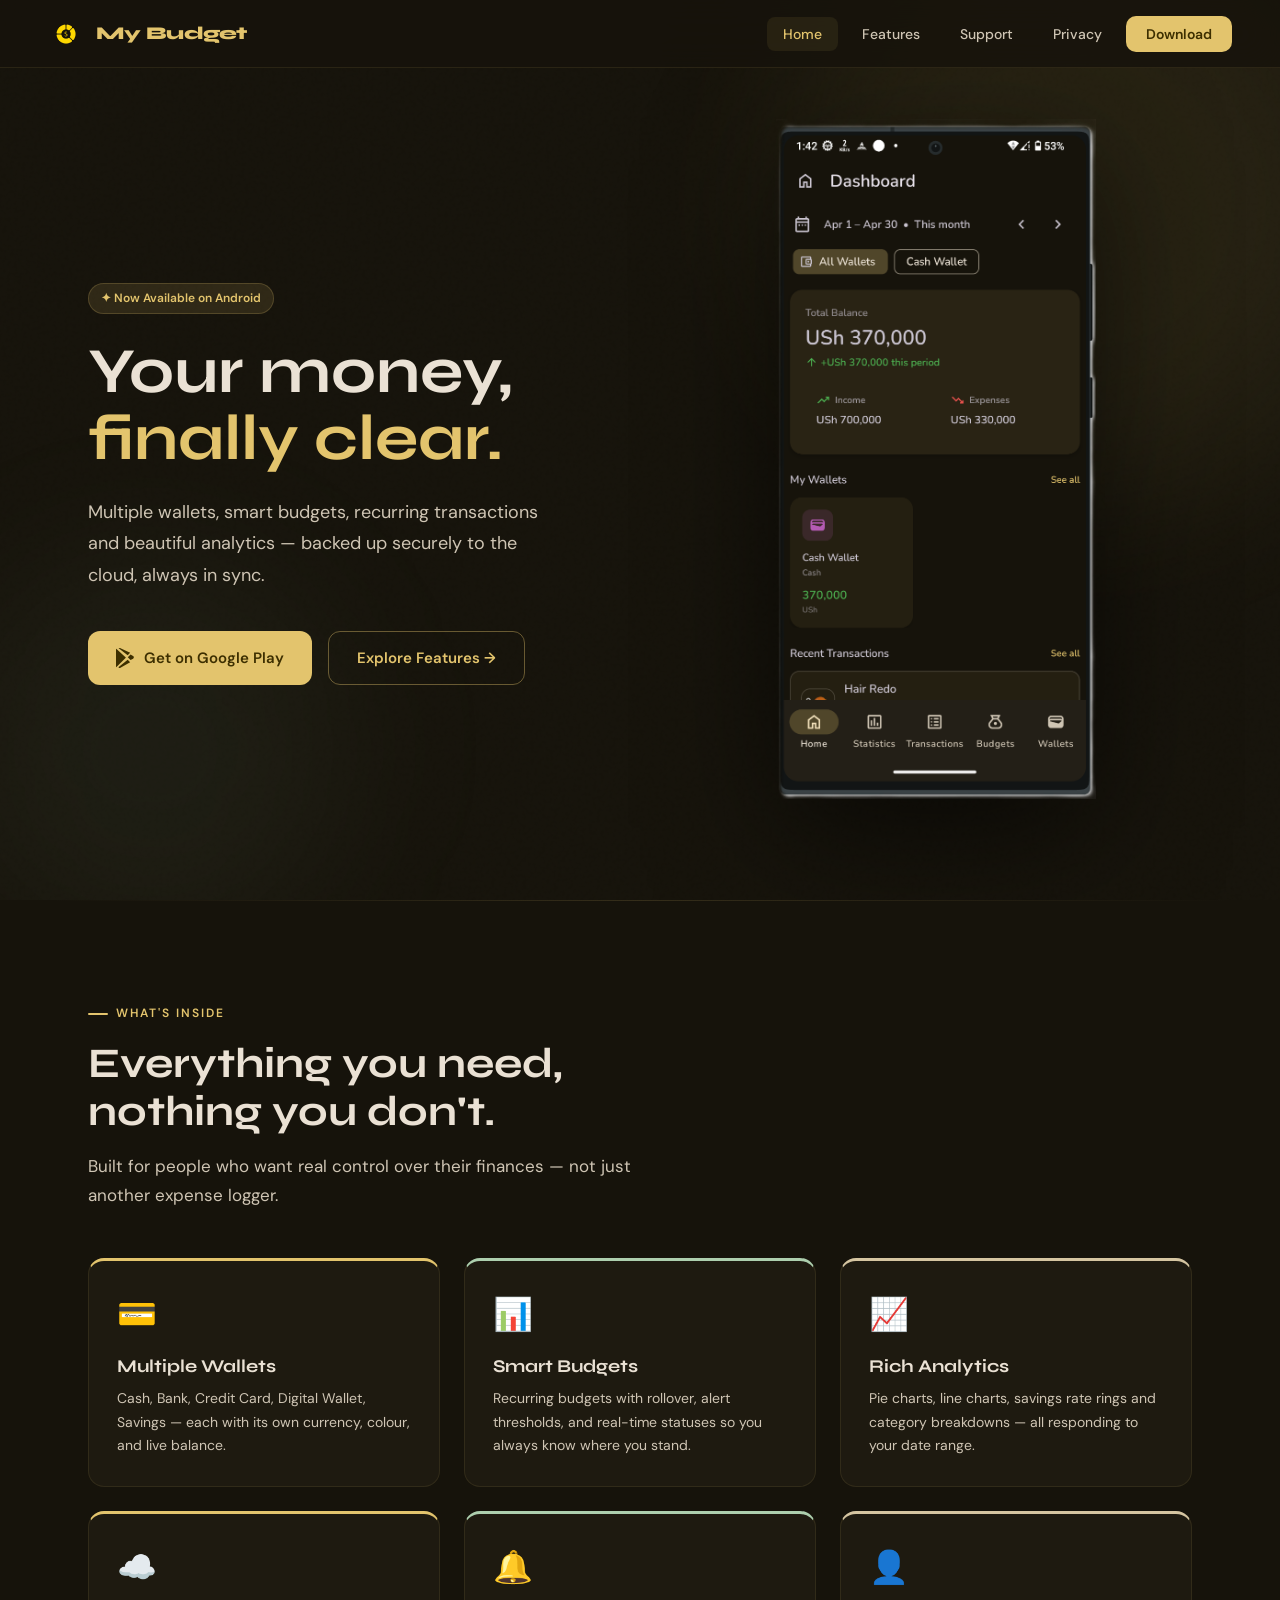
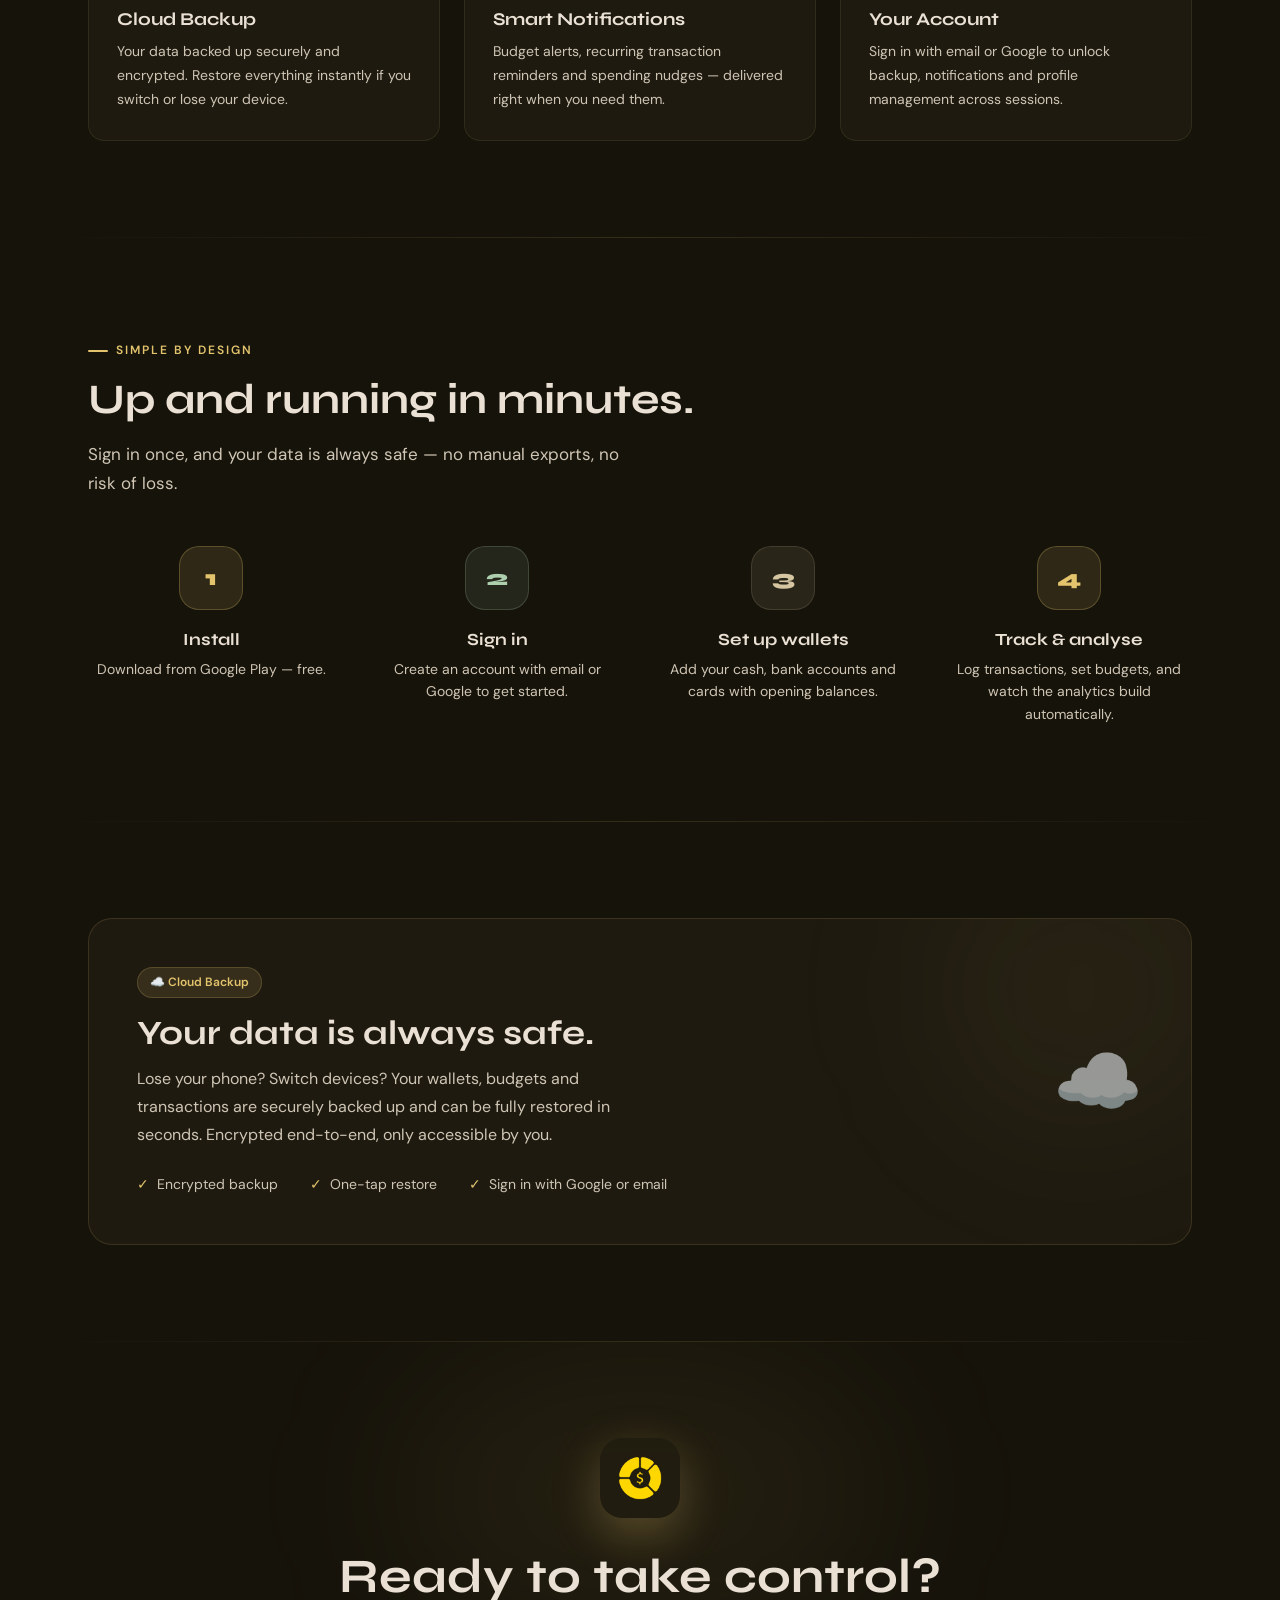
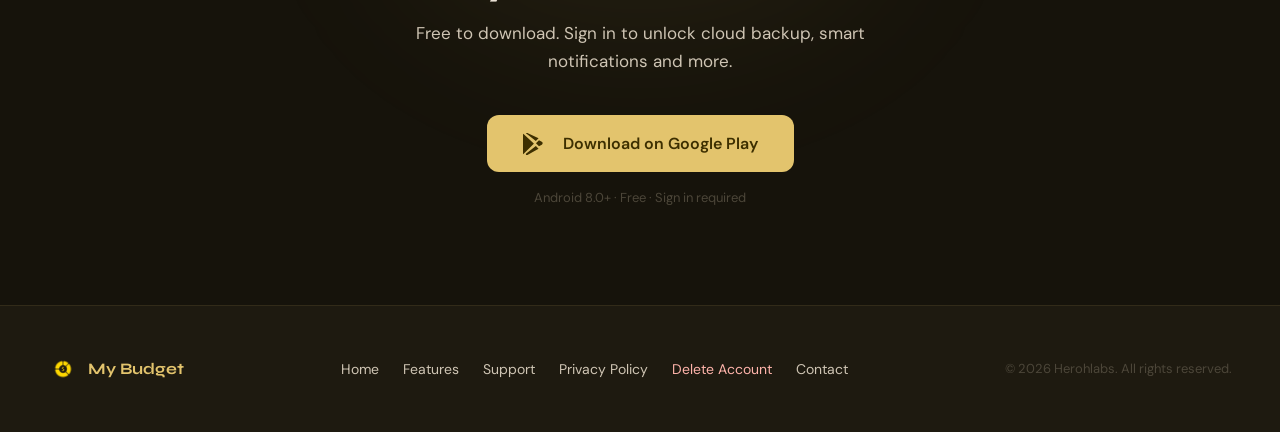
==== commit 850aa898: "update 5 files" ====
--- a/index.html
+++ b/index.html
@@ -37,15 +37,16 @@
         @media (max-width: 768px) {
             .hero-grid {
                 grid-template-columns: 1fr;
-                padding: 64px 24px 0;
+                padding: 64px 20px 0;
                 gap: 40px;
+                max-width: 100vw;
+                overflow: hidden;
             }
 
             .hero-screenshot {
                 margin-top: 0;
-                margin-left: -24px;
-                margin-right: -24px;
                 overflow: hidden;
+                border-radius: 16px;
             }
 
             .hero-screenshot img {
@@ -96,15 +97,52 @@
             <li><a href="privacy.html" id="nav-privacy">Privacy</a></li>
             <li><a href="#download" class="nav-cta">Download</a></li>
         </ul>
-    </nav>
+        <button class="nav-hamburger" id="hamburger" aria-label="Open menu" onclick="toggleDrawer()">
+        <span></span><span></span><span></span>
+    </button>
+</nav>
+<div class="nav-drawer" id="nav-drawer">
+  <a href="index.html" class="active">Home</a>
+  <a href="features.html" class="">Features</a>
+  <a href="support.html" class="">Support</a>
+  <a href="privacy.html" class="">Privacy</a>
+  <a href="delete-account.html" class=" drawer-delete">Delete Account</a>
+  <a href="#download" class="drawer-cta">Download</a>
+</div>
+
+<script>
+  function toggleDrawer() {
+    const drawer = document.getElementById('nav-drawer');
+    const burger = document.getElementById('hamburger');
+    const isOpen = drawer.classList.contains('open');
+    drawer.classList.toggle('open', !isOpen);
+    burger.classList.toggle('open', !isOpen);
+    document.body.style.overflow = isOpen ? '' : 'hidden';
+  }
+  // Close drawer on outside tap
+  document.addEventListener('click', function(e) {
+    const drawer = document.getElementById('nav-drawer');
+    const burger = document.getElementById('hamburger');
+    if (!drawer.contains(e.target) && !burger.contains(e.target) && drawer.classList.contains('open')) {
+      drawer.classList.remove('open');
+      burger.classList.remove('open');
+      document.body.style.overflow = '';
+    }
+  });
+  // Close on nav link click
+  document.querySelectorAll('.nav-drawer a').forEach(a => {
+    a.addEventListener('click', () => {
+      document.getElementById('nav-drawer').classList.remove('open');
+      document.getElementById('hamburger').classList.remove('open');
+      document.body.style.overflow = '';
+    });
+  });
+</script>
 
     <!-- ══ HERO ══ -->
-    <section
-        style="min-height:100vh;display:flex;align-items:center;position:relative;overflow:hidden;padding-top:68px;">
-        <div class="glow" style="width:600px;height:600px;background:rgba(227,196,109,0.08);top:-100px;right:-100px;">
-        </div>
-        <div class="glow" style="width:400px;height:400px;background:rgba(173,207,174,0.05);bottom:-50px;left:-50px;">
-        </div>
+    <section style="min-height:100vh;display:flex;align-items:center;position:relative;overflow:hidden;padding-top:68px;">
+        <div class="glow" style="width:600px;height:600px;background:rgba(227,196,109,0.08);top:-100px;right:-100px;"></div>
+        <div class="glow" style="width:400px;height:400px;background:rgba(173,207,174,0.05);bottom:-50px;left:-50px;"></div>
 
         <div class="hero-grid">
             <div class="reveal">
@@ -112,16 +150,13 @@
                 <h1 style="font-size:clamp(38px,5vw,64px);margin-bottom:24px;line-height:1.05;">
                     Your money,<br /><span style="color:var(--primary);">finally clear.</span>
                 </h1>
-                <p
-                    style="font-size:18px;color:var(--on-surface-variant);max-width:480px;margin-bottom:40px;line-height:1.75;">
-                    Multiple wallets, smart budgets, recurring transactions and beautiful analytics &mdash; backed up
-                    securely to the cloud, always in sync.
+                <p style="font-size:18px;color:var(--on-surface-variant);max-width:480px;margin-bottom:40px;line-height:1.75;">
+                    Multiple wallets, smart budgets, recurring transactions and beautiful analytics &mdash; backed up securely to the cloud, always in sync.
                 </p>
                 <div style="display:flex;gap:16px;flex-wrap:wrap;">
                     <a href="#download" class="btn btn-primary">
                         <svg width="20" height="20" viewBox="0 0 24 24" fill="currentColor">
-                            <path
-                                d="M3.18 23.76A1.5 1.5 0 0 0 4.5 24c.28 0 .57-.07.83-.22l11.65-6.6-2.96-2.96-10.84 8.54zM.23 1.01A1.5 1.5 0 0 0 0 1.75v20.5c0 .27.06.52.17.74l.09.13 11.5-11.5v-.27L.32.88l-.09.13zM20.47 9.65l-3.03-1.72-3.28 3.28 3.28 3.28 3.05-1.73a1.75 1.75 0 0 0 0-3.11zM3.18.24l10.84 8.55 2.96-2.96L5.33.23A1.5 1.5 0 0 0 3.18.24z" />
+                            <path d="M3.18 23.76A1.5 1.5 0 0 0 4.5 24c.28 0 .57-.07.83-.22l11.65-6.6-2.96-2.96-10.84 8.54zM.23 1.01A1.5 1.5 0 0 0 0 1.75v20.5c0 .27.06.52.17.74l.09.13 11.5-11.5v-.27L.32.88l-.09.13zM20.47 9.65l-3.03-1.72-3.28 3.28 3.28 3.28 3.05-1.73a1.75 1.75 0 0 0 0-3.11zM3.18.24l10.84 8.55 2.96-2.96L5.33.23A1.5 1.5 0 0 0 3.18.24z" />
                         </svg>
                         Get on Google Play
                     </a>
@@ -142,45 +177,38 @@
     <section class="section">
         <div class="section-label">What's inside</div>
         <h2 class="section-title">Everything you need,<br />nothing you don't.</h2>
-        <p class="section-sub">Built for people who want real control over their finances &mdash; not just another
-            expense logger.</p>
+        <p class="section-sub">Built for people who want real control over their finances &mdash; not just another expense logger.</p>
 
         <div style="display:grid;grid-template-columns:repeat(auto-fit,minmax(280px,1fr));gap:24px;" class="reveal">
             <div class="card" style="border-top:3px solid var(--primary);">
                 <div style="font-size:32px;margin-bottom:16px;">&#128179;</div>
                 <h3 style="font-size:18px;margin-bottom:10px;color:var(--on-bg);">Multiple Wallets</h3>
-                <p style="color:var(--on-surface-variant);font-size:14px;line-height:1.7;">Cash, Bank, Credit Card,
-                    Digital Wallet, Savings &mdash; each with its own currency, colour, and live balance.</p>
+                <p style="color:var(--on-surface-variant);font-size:14px;line-height:1.7;">Cash, Bank, Credit Card, Digital Wallet, Savings &mdash; each with its own currency, colour, and live balance.</p>
             </div>
             <div class="card" style="border-top:3px solid var(--tertiary);">
                 <div style="font-size:32px;margin-bottom:16px;">&#128202;</div>
                 <h3 style="font-size:18px;margin-bottom:10px;color:var(--on-bg);">Smart Budgets</h3>
-                <p style="color:var(--on-surface-variant);font-size:14px;line-height:1.7;">Recurring budgets with
-                    rollover, alert thresholds, and real-time statuses so you always know where you stand.</p>
+                <p style="color:var(--on-surface-variant);font-size:14px;line-height:1.7;">Recurring budgets with rollover, alert thresholds, and real-time statuses so you always know where you stand.</p>
             </div>
             <div class="card" style="border-top:3px solid var(--secondary);">
                 <div style="font-size:32px;margin-bottom:16px;">&#128200;</div>
                 <h3 style="font-size:18px;margin-bottom:10px;color:var(--on-bg);">Rich Analytics</h3>
-                <p style="color:var(--on-surface-variant);font-size:14px;line-height:1.7;">Pie charts, line charts,
-                    savings rate rings and category breakdowns &mdash; all responding to your date range.</p>
+                <p style="color:var(--on-surface-variant);font-size:14px;line-height:1.7;">Pie charts, line charts, savings rate rings and category breakdowns &mdash; all responding to your date range.</p>
             </div>
             <div class="card" style="border-top:3px solid var(--primary);">
                 <div style="font-size:32px;margin-bottom:16px;">&#9729;&#65039;</div>
                 <h3 style="font-size:18px;margin-bottom:10px;color:var(--on-bg);">Cloud Backup</h3>
-                <p style="color:var(--on-surface-variant);font-size:14px;line-height:1.7;">Your data backed up securely
-                    and encrypted. Restore everything instantly if you switch or lose your device.</p>
+                <p style="color:var(--on-surface-variant);font-size:14px;line-height:1.7;">Your data backed up securely and encrypted. Restore everything instantly if you switch or lose your device.</p>
             </div>
             <div class="card" style="border-top:3px solid var(--tertiary);">
                 <div style="font-size:32px;margin-bottom:16px;">&#128276;</div>
                 <h3 style="font-size:18px;margin-bottom:10px;color:var(--on-bg);">Smart Notifications</h3>
-                <p style="color:var(--on-surface-variant);font-size:14px;line-height:1.7;">Budget alerts, recurring
-                    transaction reminders and spending nudges &mdash; delivered right when you need them.</p>
+                <p style="color:var(--on-surface-variant);font-size:14px;line-height:1.7;">Budget alerts, recurring transaction reminders and spending nudges &mdash; delivered right when you need them.</p>
             </div>
             <div class="card" style="border-top:3px solid var(--secondary);">
                 <div style="font-size:32px;margin-bottom:16px;">&#128100;</div>
                 <h3 style="font-size:18px;margin-bottom:10px;color:var(--on-bg);">Your Account</h3>
-                <p style="color:var(--on-surface-variant);font-size:14px;line-height:1.7;">Sign in with email or Google
-                    to unlock backup, notifications and profile management across sessions.</p>
+                <p style="color:var(--on-surface-variant);font-size:14px;line-height:1.7;">Sign in with email or Google to unlock backup, notifications and profile management across sessions.</p>
             </div>
         </div>
     </section>
@@ -191,45 +219,28 @@
     <section class="section">
         <div class="section-label">Simple by design</div>
         <h2 class="section-title">Up and running in minutes.</h2>
-        <p class="section-sub">Sign in once, and your data is always safe &mdash; no manual exports, no risk of loss.
-        </p>
-
-        <div style="display:grid;grid-template-columns:repeat(auto-fit,minmax(200px,1fr));gap:40px;margin-top:16px;"
-            class="reveal">
+        <p class="section-sub">Sign in once, and your data is always safe &mdash; no manual exports, no risk of loss.</p>
+
+        <div style="display:grid;grid-template-columns:repeat(auto-fit,minmax(200px,1fr));gap:40px;margin-top:16px;" class="reveal">
             <div style="text-align:center;">
-                <div
-                    style="width:64px;height:64px;background:rgba(227,196,109,0.12);border:1px solid rgba(227,196,109,0.25);border-radius:20px;display:flex;align-items:center;justify-content:center;font-family:'Syne',sans-serif;font-weight:800;font-size:22px;color:var(--primary);margin:0 auto 20px;">
-                    1</div>
-                <h3 style="font-size:17px;margin-bottom:8px;color:var(--on-bg);font-family:'Syne',sans-serif;">Install
-                </h3>
+                <div style="width:64px;height:64px;background:rgba(227,196,109,0.12);border:1px solid rgba(227,196,109,0.25);border-radius:20px;display:flex;align-items:center;justify-content:center;font-family:'Syne',sans-serif;font-weight:800;font-size:22px;color:var(--primary);margin:0 auto 20px;">1</div>
+                <h3 style="font-size:17px;margin-bottom:8px;color:var(--on-bg);font-family:'Syne',sans-serif;">Install</h3>
                 <p style="color:var(--on-surface-variant);font-size:14px;">Download from Google Play — free.</p>
             </div>
             <div style="text-align:center;">
-                <div
-                    style="width:64px;height:64px;background:rgba(173,207,174,0.1);border:1px solid rgba(173,207,174,0.2);border-radius:20px;display:flex;align-items:center;justify-content:center;font-family:'Syne',sans-serif;font-weight:800;font-size:22px;color:var(--tertiary);margin:0 auto 20px;">
-                    2</div>
-                <h3 style="font-size:17px;margin-bottom:8px;color:var(--on-bg);font-family:'Syne',sans-serif;">Sign in
-                </h3>
-                <p style="color:var(--on-surface-variant);font-size:14px;">Create an account with email or Google to get
-                    started.</p>
+                <div style="width:64px;height:64px;background:rgba(173,207,174,0.1);border:1px solid rgba(173,207,174,0.2);border-radius:20px;display:flex;align-items:center;justify-content:center;font-family:'Syne',sans-serif;font-weight:800;font-size:22px;color:var(--tertiary);margin:0 auto 20px;">2</div>
+                <h3 style="font-size:17px;margin-bottom:8px;color:var(--on-bg);font-family:'Syne',sans-serif;">Sign in</h3>
+                <p style="color:var(--on-surface-variant);font-size:14px;">Create an account with email or Google to get started.</p>
             </div>
             <div style="text-align:center;">
-                <div
-                    style="width:64px;height:64px;background:rgba(213,197,161,0.1);border:1px solid rgba(213,197,161,0.15);border-radius:20px;display:flex;align-items:center;justify-content:center;font-family:'Syne',sans-serif;font-weight:800;font-size:22px;color:var(--secondary);margin:0 auto 20px;">
-                    3</div>
-                <h3 style="font-size:17px;margin-bottom:8px;color:var(--on-bg);font-family:'Syne',sans-serif;">Set up
-                    wallets</h3>
-                <p style="color:var(--on-surface-variant);font-size:14px;">Add your cash, bank accounts and cards with
-                    opening balances.</p>
+                <div style="width:64px;height:64px;background:rgba(213,197,161,0.1);border:1px solid rgba(213,197,161,0.15);border-radius:20px;display:flex;align-items:center;justify-content:center;font-family:'Syne',sans-serif;font-weight:800;font-size:22px;color:var(--secondary);margin:0 auto 20px;">3</div>
+                <h3 style="font-size:17px;margin-bottom:8px;color:var(--on-bg);font-family:'Syne',sans-serif;">Set up wallets</h3>
+                <p style="color:var(--on-surface-variant);font-size:14px;">Add your cash, bank accounts and cards with opening balances.</p>
             </div>
             <div style="text-align:center;">
-                <div
-                    style="width:64px;height:64px;background:rgba(227,196,109,0.12);border:1px solid rgba(227,196,109,0.25);border-radius:20px;display:flex;align-items:center;justify-content:center;font-family:'Syne',sans-serif;font-weight:800;font-size:22px;color:var(--primary);margin:0 auto 20px;">
-                    4</div>
-                <h3 style="font-size:17px;margin-bottom:8px;color:var(--on-bg);font-family:'Syne',sans-serif;">Track
-                    &amp; analyse</h3>
-                <p style="color:var(--on-surface-variant);font-size:14px;">Log transactions, set budgets, and watch the
-                    analytics build automatically.</p>
+                <div style="width:64px;height:64px;background:rgba(227,196,109,0.12);border:1px solid rgba(227,196,109,0.25);border-radius:20px;display:flex;align-items:center;justify-content:center;font-family:'Syne',sans-serif;font-weight:800;font-size:22px;color:var(--primary);margin:0 auto 20px;">4</div>
+                <h3 style="font-size:17px;margin-bottom:8px;color:var(--on-bg);font-family:'Syne',sans-serif;">Track &amp; analyse</h3>
+                <p style="color:var(--on-surface-variant);font-size:14px;">Log transactions, set budgets, and watch the analytics build automatically.</p>
             </div>
         </div>
     </section>
@@ -238,26 +249,16 @@
 
     <!-- ══ CLOUD BACKUP CALLOUT ══ -->
     <section class="section">
-        <div style="background:var(--surface);border:1px solid rgba(227,196,109,0.15);border-radius:24px;padding:48px;display:grid;grid-template-columns:1fr auto;gap:40px;align-items:center;position:relative;overflow:hidden;"
-            class="reveal">
-            <div class="glow" style="width:300px;height:300px;background:rgba(227,196,109,0.05);top:-80px;right:-40px;">
-            </div>
+        <div style="background:var(--surface);border:1px solid rgba(227,196,109,0.15);border-radius:24px;padding:48px;display:grid;grid-template-columns:1fr auto;gap:40px;align-items:center;position:relative;overflow:hidden;" class="reveal">
+            <div class="glow" style="width:300px;height:300px;background:rgba(227,196,109,0.05);top:-80px;right:-40px;"></div>
             <div style="position:relative;z-index:1;">
                 <div class="chip" style="margin-bottom:16px;">&#9729;&#65039; Cloud Backup</div>
                 <h2 style="font-size:clamp(22px,3vw,34px);margin-bottom:12px;">Your data is always safe.</h2>
-                <p style="color:var(--on-surface-variant);font-size:16px;line-height:1.75;max-width:520px;">Lose your
-                    phone? Switch devices? Your wallets, budgets and transactions are securely backed up and can be
-                    fully restored in seconds. Encrypted end-to-end, only accessible by you.</p>
+                <p style="color:var(--on-surface-variant);font-size:16px;line-height:1.75;max-width:520px;">Lose your phone? Switch devices? Your wallets, budgets and transactions are securely backed up and can be fully restored in seconds. Encrypted end-to-end, only accessible by you.</p>
                 <div style="display:flex;gap:32px;margin-top:24px;flex-wrap:wrap;">
-                    <div
-                        style="display:flex;align-items:center;gap:8px;font-size:14px;color:var(--on-surface-variant);">
-                        <span style="color:var(--primary);">&#10003;</span> Encrypted backup</div>
-                    <div
-                        style="display:flex;align-items:center;gap:8px;font-size:14px;color:var(--on-surface-variant);">
-                        <span style="color:var(--primary);">&#10003;</span> One-tap restore</div>
-                    <div
-                        style="display:flex;align-items:center;gap:8px;font-size:14px;color:var(--on-surface-variant);">
-                        <span style="color:var(--primary);">&#10003;</span> Sign in with Google or email</div>
+                    <div style="display:flex;align-items:center;gap:8px;font-size:14px;color:var(--on-surface-variant);"><span style="color:var(--primary);">&#10003;</span> Encrypted backup</div>
+                    <div style="display:flex;align-items:center;gap:8px;font-size:14px;color:var(--on-surface-variant);"><span style="color:var(--primary);">&#10003;</span> One-tap restore</div>
+                    <div style="display:flex;align-items:center;gap:8px;font-size:14px;color:var(--on-surface-variant);"><span style="color:var(--primary);">&#10003;</span> Sign in with Google or email</div>
                 </div>
             </div>
             <div style="font-size:72px;position:relative;z-index:1;opacity:0.6;">&#9729;&#65039;</div>
@@ -268,24 +269,18 @@
 
     <!-- ══ DOWNLOAD CTA ══ -->
     <section id="download" class="section" style="text-align:center;">
-        <div class="glow"
-            style="width:500px;height:300px;background:rgba(227,196,109,0.06);top:0;left:50%;transform:translateX(-50%);">
-        </div>
+        <div class="glow" style="width:500px;height:300px;background:rgba(227,196,109,0.06);top:0;left:50%;transform:translateX(-50%);"></div>
         <div class="reveal" style="position:relative;z-index:1;">
-            <img src="logo.png" alt="My Budget"
-                style="width:80px;height:80px;border-radius:22px;margin-bottom:24px;box-shadow:0 16px 48px rgba(227,196,109,0.3);">
+            <img src="logo.png" alt="My Budget" style="width:80px;height:80px;border-radius:22px;margin-bottom:24px;box-shadow:0 16px 48px rgba(227,196,109,0.3);">
             <h2 style="font-size:clamp(28px,4vw,48px);margin-bottom:16px;">Ready to take control?</h2>
-            <p style="color:var(--on-surface-variant);font-size:17px;max-width:480px;margin:0 auto 40px;">Free to
-                download. Sign in to unlock cloud backup, smart notifications and more.</p>
+            <p style="color:var(--on-surface-variant);font-size:17px;max-width:480px;margin:0 auto 40px;">Free to download. Sign in to unlock cloud backup, smart notifications and more.</p>
             <a href="#" class="btn btn-primary" style="font-size:16px;padding:16px 36px;display:inline-flex;">
                 <svg width="22" height="22" viewBox="0 0 24 24" fill="currentColor" style="margin-right:10px;">
-                    <path
-                        d="M3.18 23.76A1.5 1.5 0 0 0 4.5 24c.28 0 .57-.07.83-.22l11.65-6.6-2.96-2.96-10.84 8.54zM.23 1.01A1.5 1.5 0 0 0 0 1.75v20.5c0 .27.06.52.17.74l.09.13 11.5-11.5v-.27L.32.88l-.09.13zM20.47 9.65l-3.03-1.72-3.28 3.28 3.28 3.28 3.05-1.73a1.75 1.75 0 0 0 0-3.11zM3.18.24l10.84 8.55 2.96-2.96L5.33.23A1.5 1.5 0 0 0 3.18.24z" />
+                    <path d="M3.18 23.76A1.5 1.5 0 0 0 4.5 24c.28 0 .57-.07.83-.22l11.65-6.6-2.96-2.96-10.84 8.54zM.23 1.01A1.5 1.5 0 0 0 0 1.75v20.5c0 .27.06.52.17.74l.09.13 11.5-11.5v-.27L.32.88l-.09.13zM20.47 9.65l-3.03-1.72-3.28 3.28 3.28 3.28 3.05-1.73a1.75 1.75 0 0 0 0-3.11zM3.18.24l10.84 8.55 2.96-2.96L5.33.23A1.5 1.5 0 0 0 3.18.24z" />
                 </svg>
                 Download on Google Play
             </a>
-            <p style="margin-top:16px;font-size:13px;color:var(--surface-variant);">Android 8.0+ &middot; Free &middot;
-                Sign in required</p>
+            <p style="margin-top:16px;font-size:13px;color:var(--surface-variant);">Android 8.0+ &middot; Free &middot; Sign in required</p>
         </div>
     </section>
 
@@ -300,11 +295,27 @@
                 <li><a href="features.html">Features</a></li>
                 <li><a href="support.html">Support</a></li>
                 <li><a href="privacy.html">Privacy Policy</a></li>
+                <li><a href="delete-account.html" style="color:var(--error);">Delete Account</a></li>
                 <li><a href="mailto:herohlabs@gmail.com">Contact</a></li>
             </ul>
             <p class="footer-copy">&copy; 2026 Herohlabs. All rights reserved.</p>
         </div>
     </footer>
+
+    <!-- ── DELETION SUCCESS TOAST ── -->
+    <div id="deleted-toast" style="position:fixed;top:84px;left:50%;transform:translateX(-50%);z-index:999;background:var(--surface);border:1px solid rgba(173,207,174,0.3);border-left:4px solid var(--tertiary);border-radius:14px;padding:14px 20px;display:none;align-items:center;gap:12px;min-width:300px;max-width:90vw;box-shadow:0 16px 48px rgba(0,0,0,0.5);">
+        <span style="font-size:20px;color:var(--tertiary);">&#10003;</span>
+        <div>
+            <div style="font-size:14px;font-weight:600;color:var(--tertiary);">Account deleted</div>
+            <div style="font-size:12px;color:var(--on-surface-variant);margin-top:2px;">Your account and all associated data have been permanently removed.</div>
+        </div>
+        <button onclick="this.parentElement.style.display='none'" style="background:none;border:none;color:var(--surface-variant);font-size:20px;cursor:pointer;margin-left:auto;line-height:1;padding:0 4px;">&#215;</button>
+    </div>
+
+    <style>
+        @keyframes toastIn  { from { opacity:0; transform:translateX(-50%) translateY(-14px); } to { opacity:1; transform:translateX(-50%) translateY(0); } }
+        @keyframes toastOut { to   { opacity:0; transform:translateX(-50%) translateY(-10px); } }
+    </style>
 
     <script>
         const observer = new IntersectionObserver((entries) => {
@@ -312,7 +323,18 @@
         }, { threshold: 0.1 });
         document.querySelectorAll('.reveal').forEach(el => observer.observe(el));
         document.getElementById('nav-home').classList.add('active');
+
+        // Show success toast if redirected from delete-account page
+        if (new URLSearchParams(window.location.search).get('deleted') === '1') {
+            const toast = document.getElementById('deleted-toast');
+            toast.style.display = 'flex';
+            toast.style.animation = 'toastIn 0.4s ease forwards';
+            history.replaceState(null, '', window.location.pathname);
+            setTimeout(() => {
+                toast.style.animation = 'toastOut 0.3s ease forwards';
+                setTimeout(() => toast.style.display = 'none', 300);
+            }, 6000);
+        }
     </script>
 </body>
-
 </html>
--- a/shared.css
+++ b/shared.css
@@ -21,8 +21,8 @@
   --on-surface-variant: #CFC5B4;
   --income: #ADCFAE;
   --expense: #FFB4AB;
-  /* --radius: 16px; */
-  --radius-sm: 8px; 
+  --radius: 16px;
+  --radius-sm: 8px;
   --radius-lg: 24px;
 }
 
@@ -347,12 +347,110 @@
   transform: translateY(0);
 }
 
+/* ── HAMBURGER BUTTON ── */
+.nav-hamburger {
+  display: none;
+  flex-direction: column;
+  justify-content: center;
+  align-items: center;
+  gap: 5px;
+  width: 40px;
+  height: 40px;
+  border-radius: 10px;
+  border: 1px solid rgba(227, 196, 109, 0.15);
+  background: rgba(227, 196, 109, 0.06);
+  cursor: pointer;
+  padding: 0;
+  transition: background 0.2s ease;
+  flex-shrink: 0;
+}
+
+.nav-hamburger:hover {
+  background: rgba(227, 196, 109, 0.12);
+}
+
+.nav-hamburger span {
+  display: block;
+  width: 18px;
+  height: 2px;
+  background: var(--primary);
+  border-radius: 2px;
+  transition: transform 0.3s ease, opacity 0.3s ease;
+  transform-origin: center;
+}
+
+/* Animated X when open */
+.nav-hamburger.open span:nth-child(1) { transform: translateY(7px) rotate(45deg); }
+.nav-hamburger.open span:nth-child(2) { opacity: 0; transform: scaleX(0); }
+.nav-hamburger.open span:nth-child(3) { transform: translateY(-7px) rotate(-45deg); }
+
+/* ── MOBILE DRAWER ── */
+.nav-drawer {
+  display: none;
+  position: fixed;
+  top: 68px;
+  left: 0; right: 0;
+  background: rgba(22, 19, 11, 0.97);
+  backdrop-filter: blur(24px);
+  -webkit-backdrop-filter: blur(24px);
+  border-bottom: 1px solid rgba(227, 196, 109, 0.12);
+  padding: 16px 20px 24px;
+  z-index: 99;
+  flex-direction: column;
+  gap: 4px;
+  transform: translateY(-8px);
+  opacity: 0;
+  transition: transform 0.25s ease, opacity 0.25s ease;
+}
+
+.nav-drawer.open {
+  transform: translateY(0);
+  opacity: 1;
+}
+
+.nav-drawer a {
+  display: block;
+  color: var(--on-surface-variant);
+  text-decoration: none;
+  font-size: 15px;
+  font-weight: 500;
+  padding: 12px 16px;
+  border-radius: 10px;
+  transition: all 0.2s ease;
+}
+
+.nav-drawer a:hover,
+.nav-drawer a.active {
+  color: var(--primary);
+  background: rgba(227, 196, 109, 0.08);
+}
+
+.nav-drawer .drawer-cta {
+  margin-top: 8px;
+  background: var(--primary);
+  color: var(--on-primary) !important;
+  font-weight: 700 !important;
+  text-align: center;
+  border-radius: 12px !important;
+}
+
+.nav-drawer .drawer-cta:hover {
+  background: var(--primary-light) !important;
+}
+
+.nav-drawer .drawer-delete {
+  color: var(--error) !important;
+  margin-top: 4px;
+}
+
 /* ── MOBILE ── */
 @media (max-width: 768px) {
   nav { padding: 0 20px; }
   .section { padding: 64px 20px; }
   .footer-inner { flex-direction: column; align-items: flex-start; }
   .nav-links { display: none; }
+  .nav-hamburger { display: flex; }
+  .nav-drawer { display: flex; }
 }
 /* ── MOBILE HORIZONTAL SCROLL FIX ── */
 /* Sections clip their own absolute-positioned glows */
